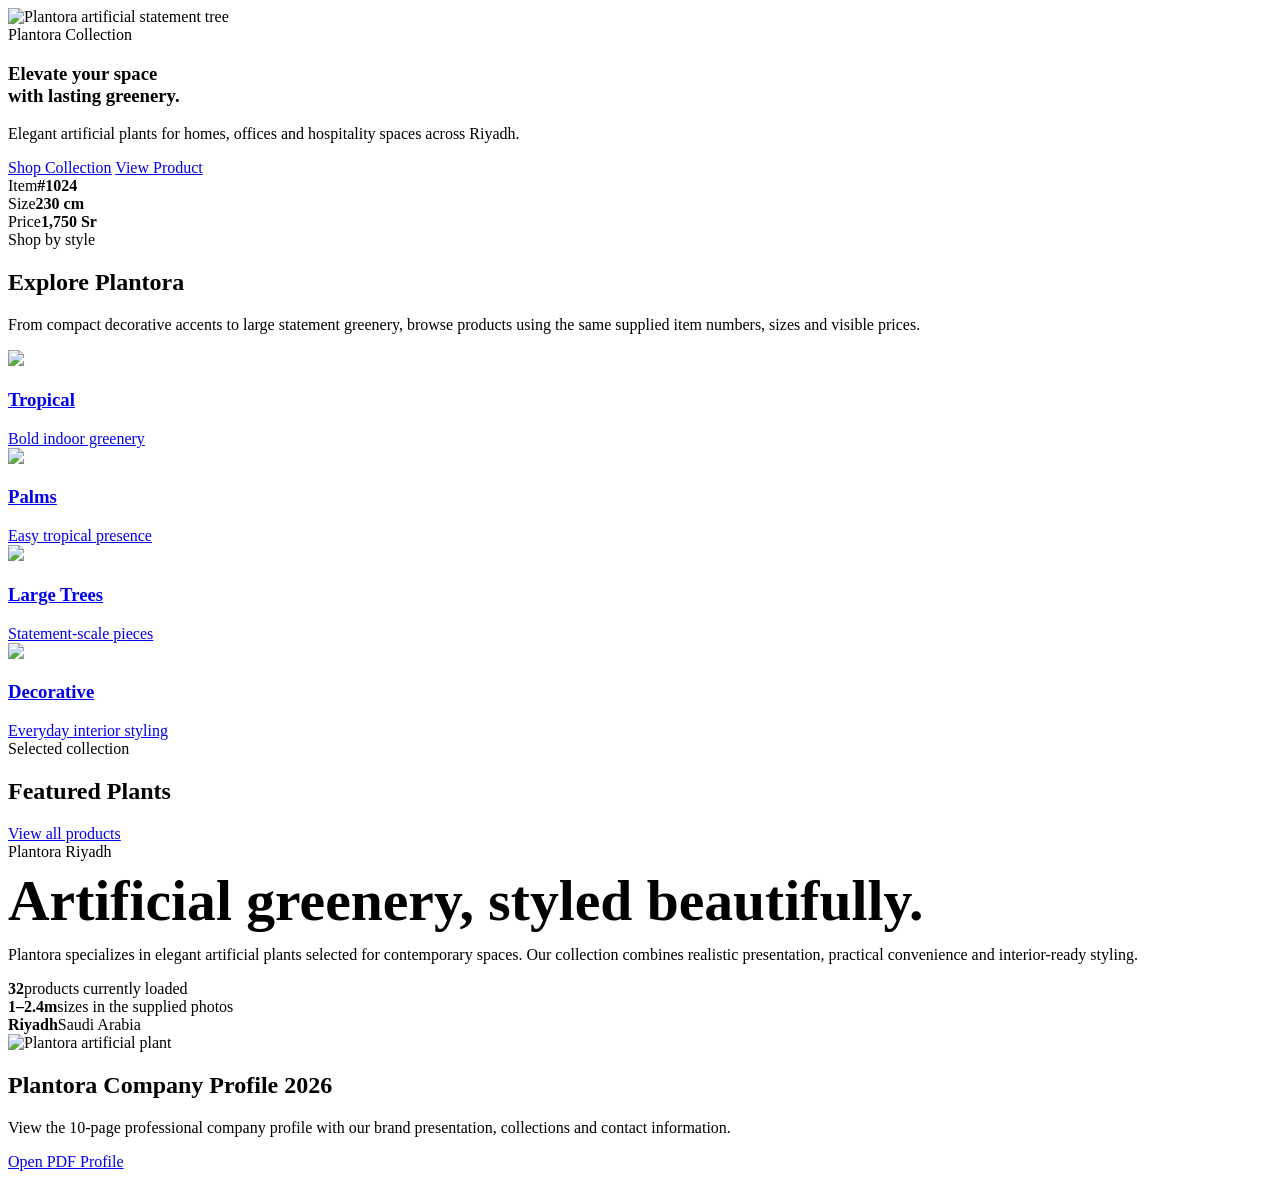
==== index.html @ 17c2a388 "Add files via upload" ====
<!doctype html><html lang="en"><head><meta charset="utf-8"><meta name="viewport" content="width=device-width,initial-scale=1"><title>Plantora | Artificial Plants Riyadh</title><meta name="description" content="Plantora artificial plants and interior green decor in Riyadh, Saudi Arabia."><link rel="stylesheet" href="assets/css/style.css"></head><body><div data-header></div><main><section class="hero-slider single-hero" id="heroSlider" aria-label="Plantora featured collection">
  <div class="hero-track" id="heroTrack">
    <article class="hero-slide active" aria-hidden="false">
      <img class="awtar-hero-image" src="assets/images/product-1024l.jpg" alt="Plantora artificial statement tree" loading="eager" decoding="async" fetchpriority="high">
      <div class="awtar-hero-shade"></div>
      <div class="container awtar-hero-content">
        <div class="awtar-hero-copy">
          <div class="awtar-hero-kicker awtar-in">Plantora Collection</div>
          <h1 class="awtar-in">Elevate your space<br><span>with lasting greenery.</span></h1>
          <p class="awtar-in">Elegant artificial plants for homes, offices and hospitality spaces across Riyadh.</p>
          <div class="awtar-hero-actions awtar-in">
            <a class="btn primary" href="shop.html">Shop Collection</a>
            <a class="btn ghost" href="product.html?id=1024L">View Product</a>
          </div>
        </div>
      </div>
      <div class="awtar-hero-sidecard" aria-label="Featured product information">
        <div><span>Item</span><strong>#1024</strong></div>
        <div><span>Size</span><strong>230 cm</strong></div>
        <div><span>Price</span><strong>1,750 Sr</strong></div>
      </div>
    </article>
  </div>
</section><section class="section"><div class="container"><div class="section-head"><div><div class="eyebrow">Shop by style</div><h2>Explore Plantora</h2></div><p>From compact decorative accents to large statement greenery, browse products using the same supplied item numbers, sizes and visible prices.</p></div><div class="category-grid"><a class="category-card" href="shop.html?category=Tropical%20Plants"><img src="assets/images/product-1046.jpg"><div class="label"><h3>Tropical</h3><span>Bold indoor greenery</span></div></a><a class="category-card" href="shop.html?category=Palms"><img src="assets/images/product-1015.jpg"><div class="label"><h3>Palms</h3><span>Easy tropical presence</span></div></a><a class="category-card" href="shop.html?category=Large%20Trees"><img src="assets/images/product-1024l.jpg"><div class="label"><h3>Large Trees</h3><span>Statement-scale pieces</span></div></a><a class="category-card" href="shop.html?category=Decorative%20Plants"><img src="assets/images/product-1045.jpg"><div class="label"><h3>Decorative</h3><span>Everyday interior styling</span></div></a></div></div></section><section class="section alt"><div class="container"><div class="section-head"><div><div class="eyebrow">Selected collection</div><h2>Featured Plants</h2></div><a class="btn secondary" href="shop.html">View all products</a></div><div class="product-grid" id="featuredProducts"></div></div></section><section class="section"><div class="container"><div class="slider" id="slider"></div></div></section><section class="section alt"><div class="container split"><div><div class="eyebrow">Plantora Riyadh</div><h2 class="serif" style="font-size:3.6rem;color:var(--green);line-height:1;margin:.2em 0">Artificial greenery, styled beautifully.</h2><p>Plantora specializes in elegant artificial plants selected for contemporary spaces. Our collection combines realistic presentation, practical convenience and interior-ready styling.</p><div class="stats"><div class="stat"><strong>32</strong>products currently loaded</div><div class="stat"><strong>1–2.4m</strong>sizes in the supplied photos</div><div class="stat"><strong>Riyadh</strong>Saudi Arabia</div></div></div><img src="assets/images/product-1038.jpg" alt="Plantora artificial plant"></div></section><section class="section"><div class="container"><div class="profile-banner"><div><h2 class="serif">Plantora Company Profile 2026</h2><p>View the 10-page professional company profile with our brand presentation, collections and contact information.</p></div><a class="btn brown" href="profile/Plantora_Company_Profile_2026.pdf" target="_blank">Open PDF Profile</a></div></div></section></main><div data-footer></div><script src="assets/js/products.js"></script><script src="assets/js/app.js"></script><script src="assets/js/home.js"></script></body></html>
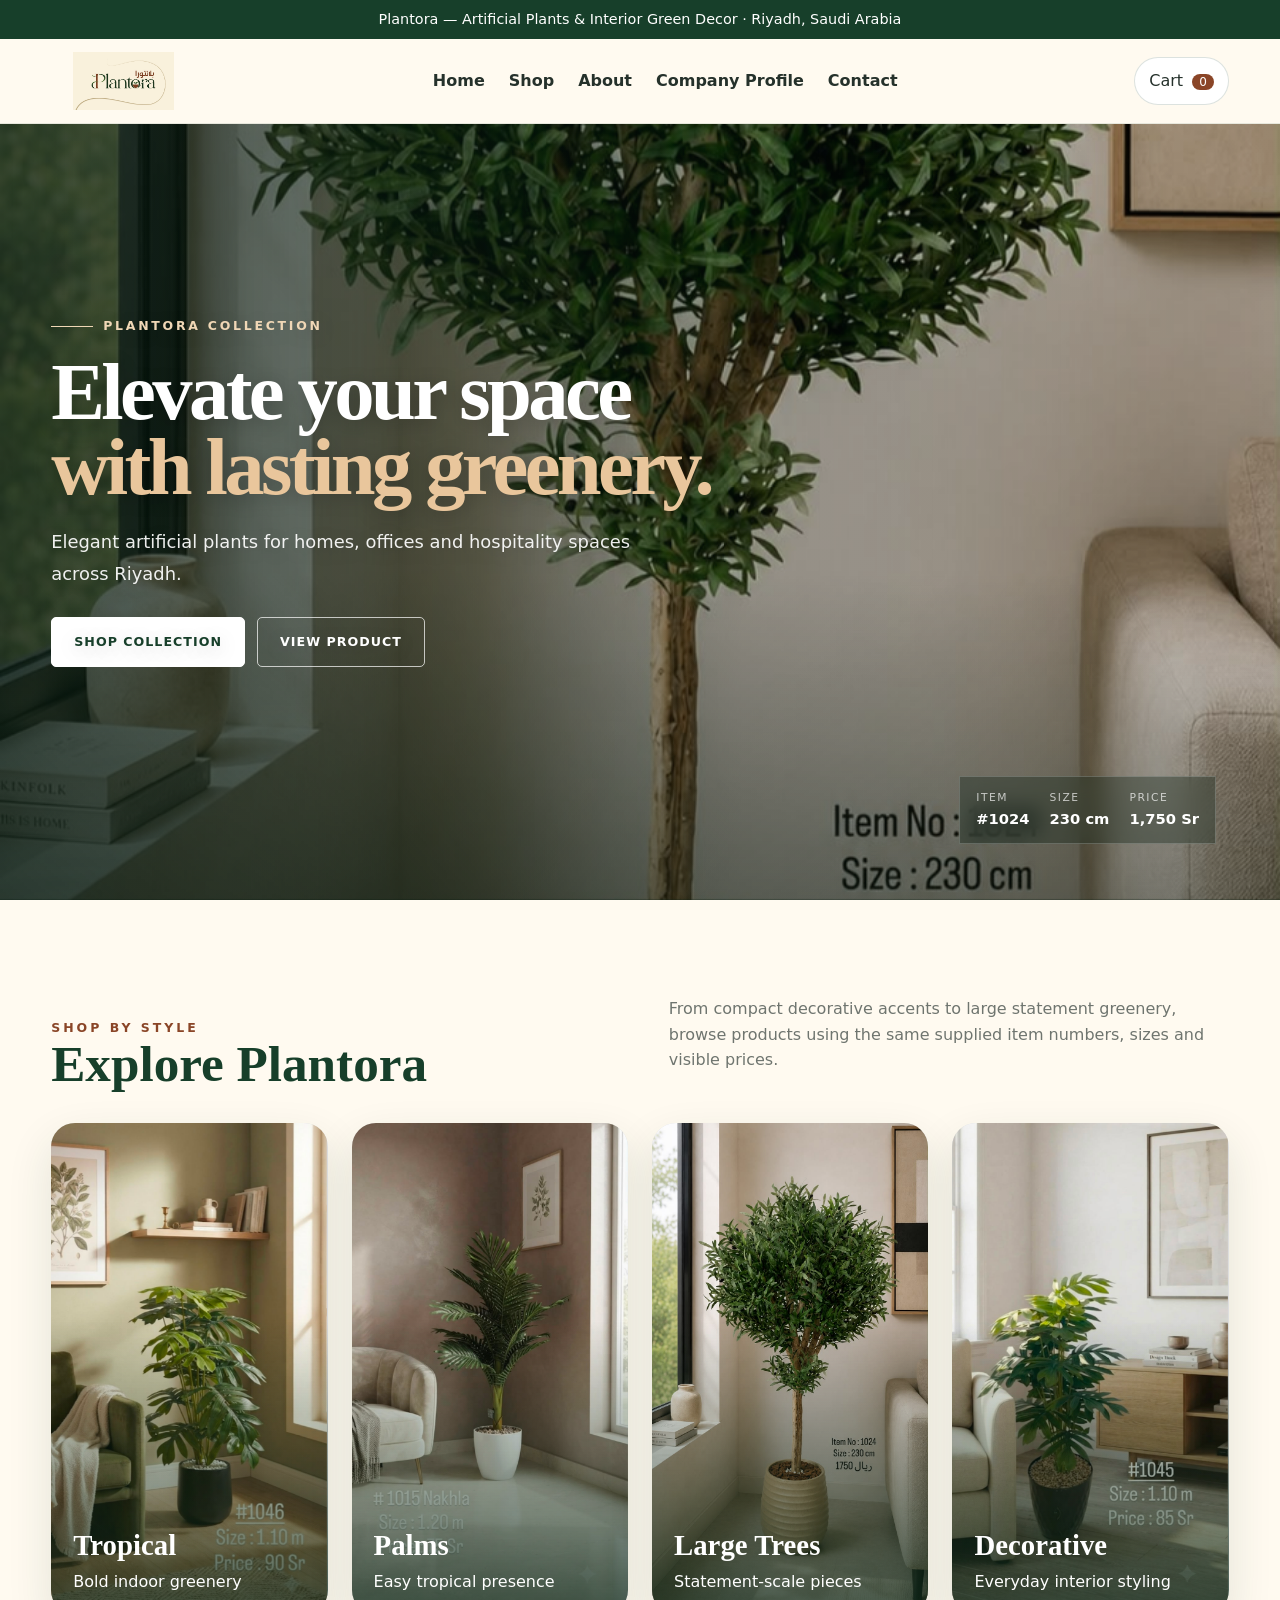
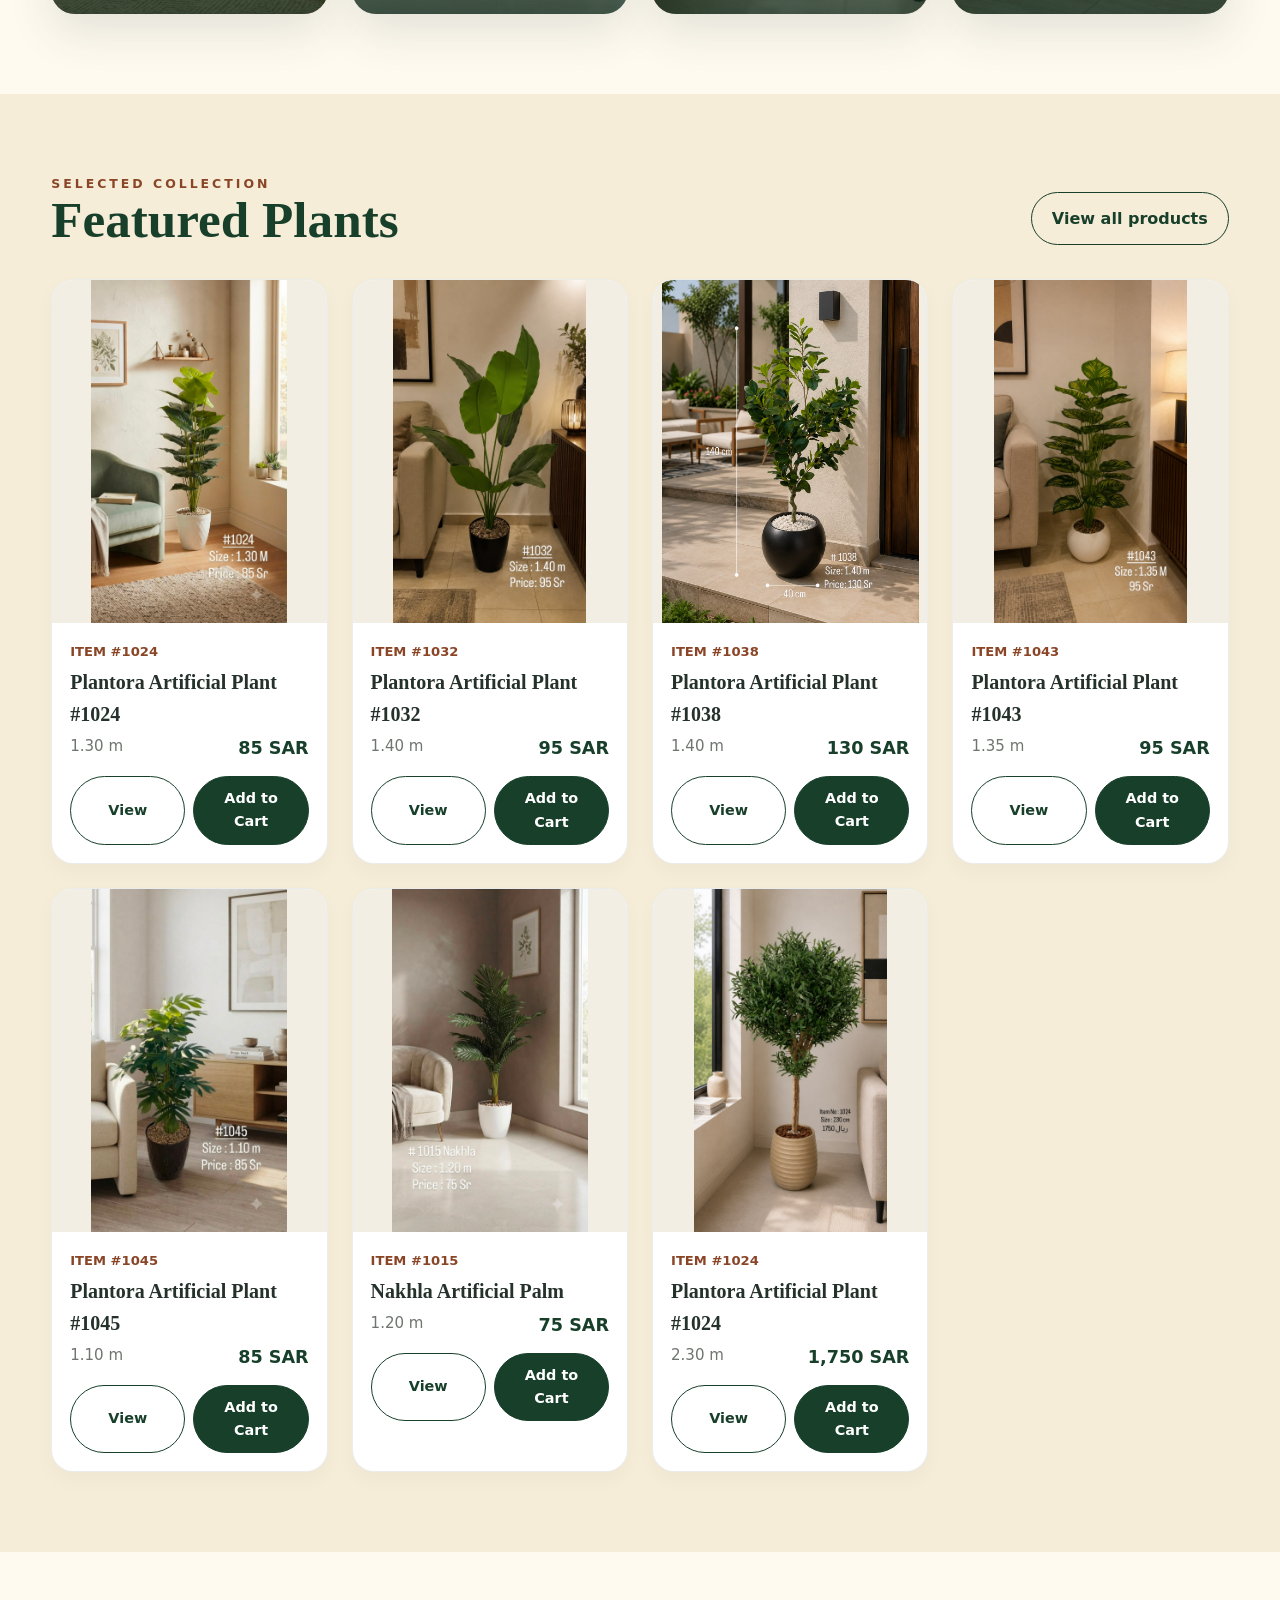
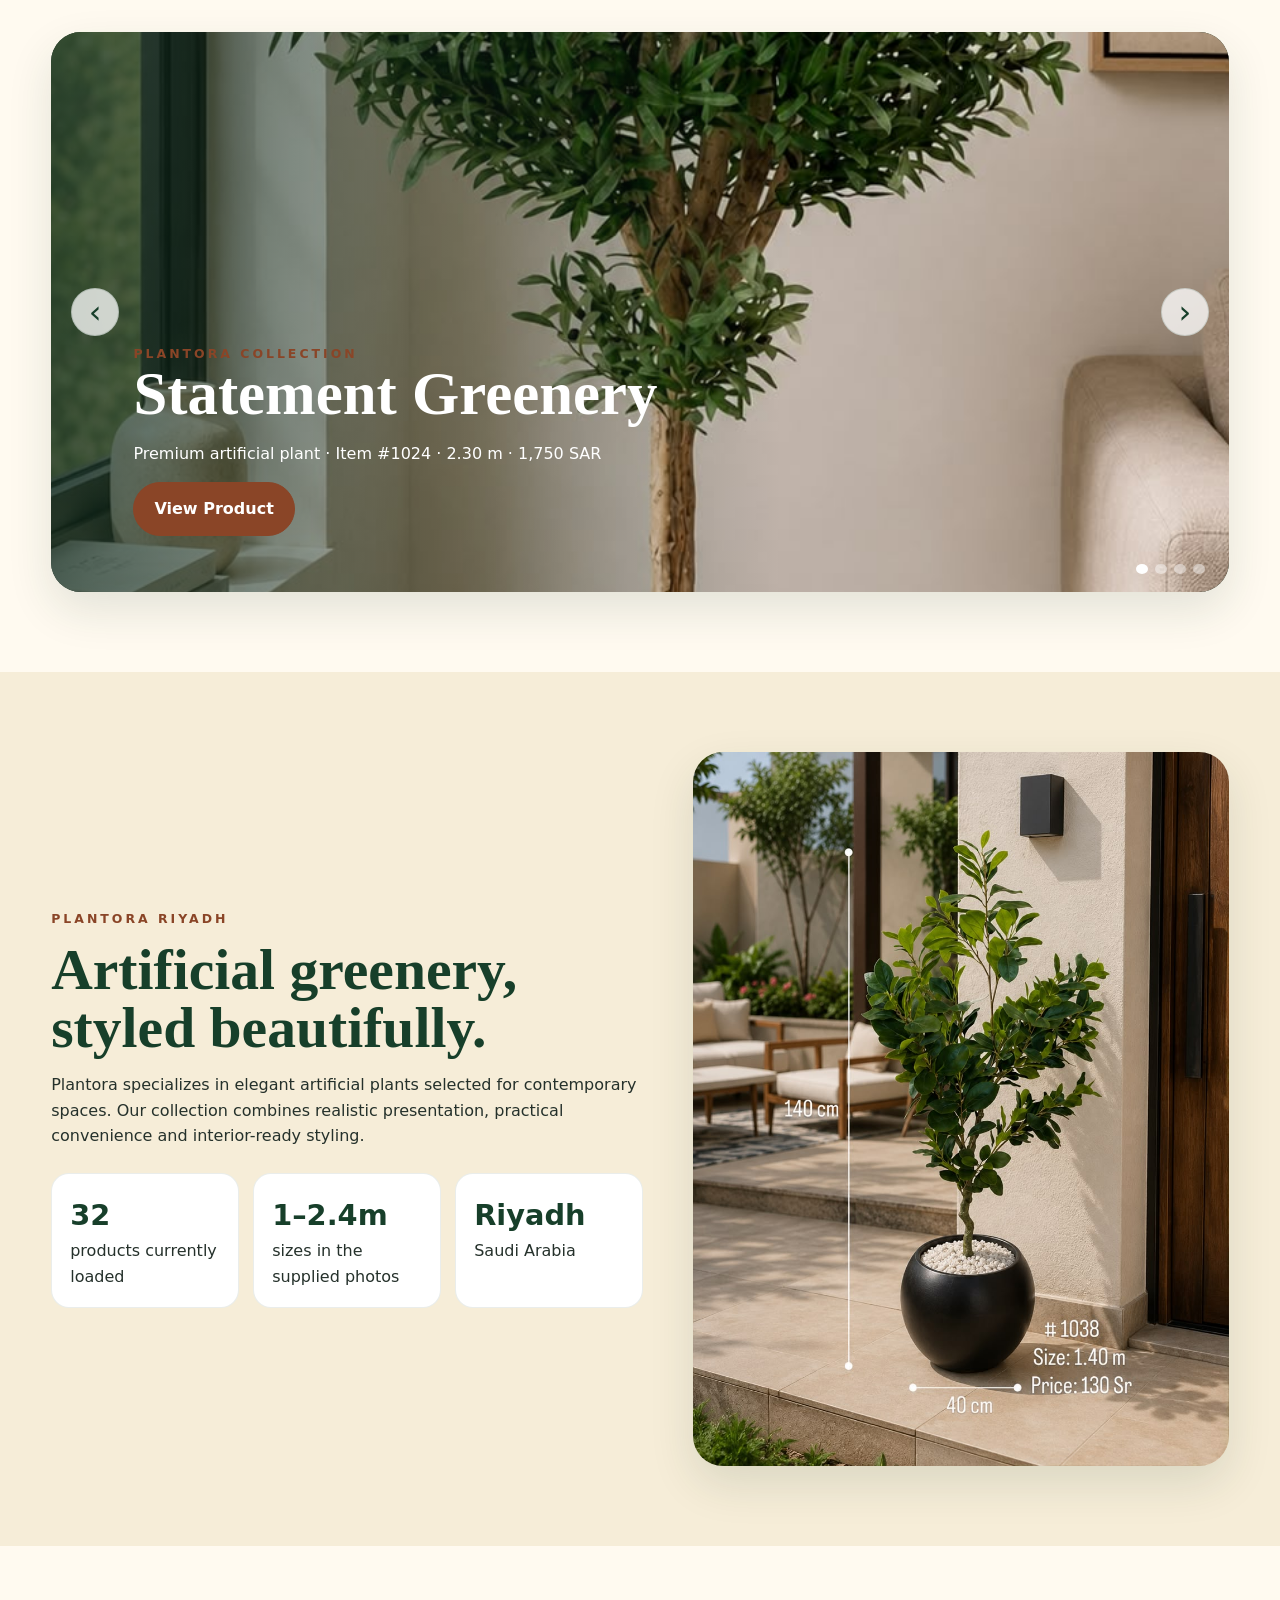
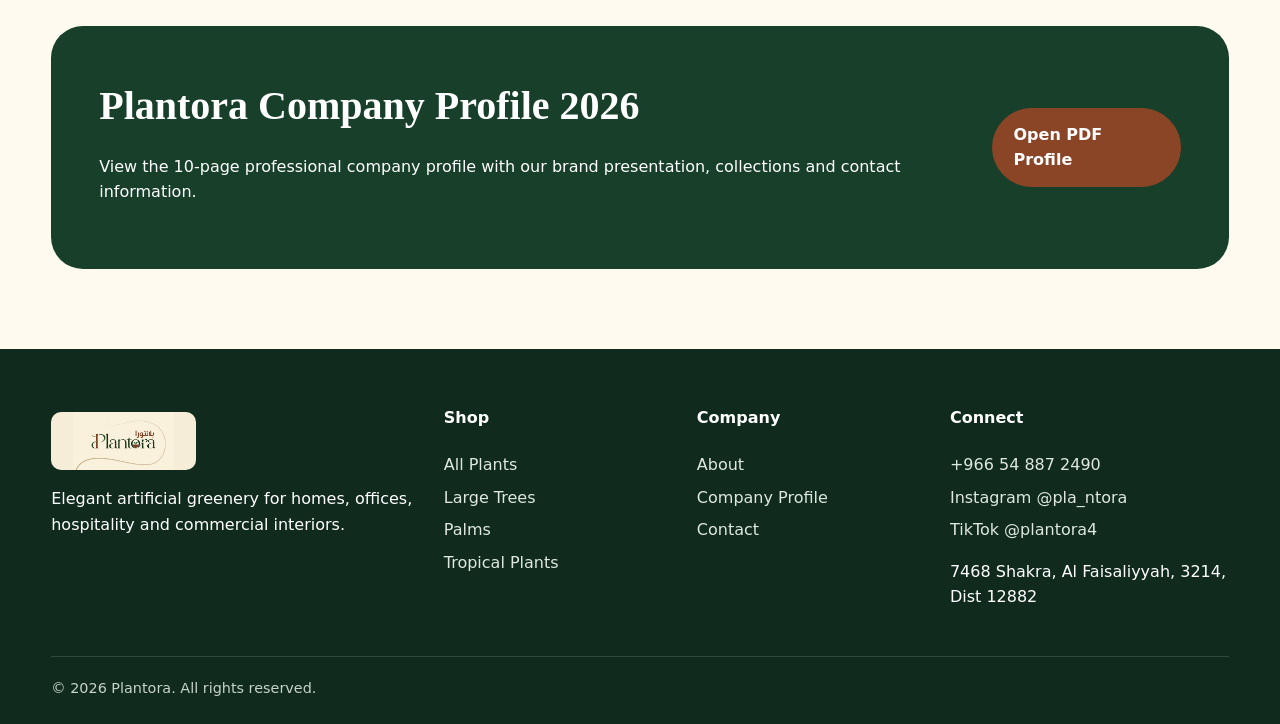
==== commit 15b8f216: "Add files via upload" ====
--- a/index.html
+++ b/index.html
@@ -1,4 +1,214 @@
-<!doctype html><html lang="en"><head><meta charset="utf-8"><meta name="viewport" content="width=device-width,initial-scale=1"><title>Plantora | Artificial Plants Riyadh</title><meta name="description" content="Plantora artificial plants and interior green decor in Riyadh, Saudi Arabia."><link rel="stylesheet" href="assets/css/style.css"></head><body><div data-header></div><main><section class="hero-slider single-hero" id="heroSlider" aria-label="Plantora featured collection">
+<!doctype html><html lang="en"><head><meta charset="utf-8"><meta name="viewport" content="width=device-width,initial-scale=1"><title>Plantora | Artificial Plants Riyadh</title><meta name="description" content="Plantora artificial plants and interior green decor in Riyadh, Saudi Arabia."><style id="plantora-inline-css">
+:root{--cream:#f6edd8;--cream2:#fffaf0;--green:#173f2a;--green2:#365f43;--brown:#8a4527;--gold:#b8a06f;--ink:#25312b;--muted:#6f756f;--white:#fff;--shadow:0 18px 45px rgba(26,58,40,.12);--radius:24px}
+*{box-sizing:border-box}html{scroll-behavior:smooth}body{margin:0;font-family:Inter,system-ui,-apple-system,Segoe UI,Arial,sans-serif;color:var(--ink);background:var(--cream2);line-height:1.6}a{color:inherit;text-decoration:none}img{max-width:100%;display:block}button,input,select,textarea{font:inherit}.serif,h1,h2,h3,.brand{font-family:Georgia,'Times New Roman',serif}.container{width:min(1200px,92%);margin:auto}.topbar{background:var(--green);color:#fff;text-align:center;padding:8px 12px;font-size:.9rem}.site-header{position:sticky;top:0;z-index:50;background:rgba(255,250,240,.95);backdrop-filter:blur(12px);border-bottom:1px solid rgba(23,63,42,.1)}.nav{height:84px;display:flex;align-items:center;justify-content:space-between;gap:24px}.logo{display:flex;align-items:center;gap:12px}.logo img{width:145px;height:58px;object-fit:contain}.nav-links{display:flex;gap:24px;align-items:center;font-weight:600}.nav-links a:hover{color:var(--brown)}.nav-actions{display:flex;align-items:center;gap:10px}.icon-btn{border:1px solid rgba(23,63,42,.15);background:#fff;border-radius:999px;padding:10px 14px;cursor:pointer}.badge{background:var(--brown);color:#fff;border-radius:999px;padding:1px 7px;font-size:.75rem;margin-left:4px}.menu-btn{display:none}.hero{min-height:72vh;background:linear-gradient(100deg,rgba(246,237,216,.96) 0%,rgba(246,237,216,.74) 44%,rgba(246,237,216,.14) 72%),var(--hero) center/cover no-repeat;display:flex;align-items:center;position:relative;overflow:hidden}.hero:after{content:'';position:absolute;inset:auto -10% -32% 28%;height:70%;border:2px solid rgba(184,160,111,.5);border-radius:50%}.hero-copy{max-width:640px;position:relative;z-index:2;padding:70px 0}.eyebrow{letter-spacing:.24em;text-transform:uppercase;color:var(--brown);font-weight:700;font-size:.78rem}.hero h1{font-size:clamp(3rem,7vw,6rem);line-height:.92;color:var(--green);margin:12px 0 22px}.hero h1 span{color:var(--brown)}.hero p{font-size:1.16rem;max-width:600px}.btn{display:inline-flex;align-items:center;justify-content:center;gap:8px;padding:13px 20px;border-radius:999px;border:1px solid var(--green);background:var(--green);color:#fff;font-weight:700;cursor:pointer;transition:.2s}.btn:hover{transform:translateY(-1px);box-shadow:0 8px 25px rgba(23,63,42,.16)}.btn.secondary{background:transparent;color:var(--green)}.btn.brown{background:var(--brown);border-color:var(--brown)}.hero-actions{display:flex;gap:12px;flex-wrap:wrap}.section{padding:80px 0}.section.alt{background:var(--cream)}.section-head{display:flex;align-items:end;justify-content:space-between;gap:30px;margin-bottom:34px}.section-head h2{font-size:clamp(2.2rem,4vw,4rem);line-height:1;color:var(--green);margin:0}.section-head p{max-width:560px;color:var(--muted)}.category-grid,.product-grid,.feature-grid{display:grid;gap:24px}.category-grid{grid-template-columns:repeat(4,1fr)}.category-card{position:relative;min-height:340px;border-radius:var(--radius);overflow:hidden;background:#ddd;box-shadow:var(--shadow)}.category-card img{width:100%;height:100%;object-fit:cover}.category-card:after{content:'';position:absolute;inset:0;background:linear-gradient(transparent 40%,rgba(16,44,29,.76))}.category-card .label{position:absolute;left:22px;bottom:20px;color:white;z-index:2}.category-card h3{font-size:1.8rem;margin:0}.product-grid{grid-template-columns:repeat(4,1fr)}.product-card{background:#fff;border:1px solid rgba(23,63,42,.09);border-radius:22px;overflow:hidden;transition:.25s;box-shadow:0 8px 20px rgba(0,0,0,.03)}.product-card:hover{transform:translateY(-5px);box-shadow:var(--shadow)}.product-image{aspect-ratio:4/5;background:#f3eee4;display:flex;align-items:center;justify-content:center;overflow:hidden}.product-image img{width:100%;height:100%;object-fit:contain}.product-info{padding:18px}.product-kicker{font-size:.82rem;color:var(--brown);font-weight:700}.product-info h3{font-size:1.25rem;margin:4px 0}.product-meta{display:flex;justify-content:space-between;gap:10px;color:var(--muted);font-size:.94rem}.price{font-weight:800;color:var(--green);font-size:1.1rem}.product-actions{display:flex;gap:8px;margin-top:14px}.product-actions .btn{flex:1;padding:10px 12px;font-size:.9rem}.split{display:grid;grid-template-columns:1.05fr .95fr;gap:50px;align-items:center}.split img{border-radius:30px;box-shadow:var(--shadow)}.stats{display:grid;grid-template-columns:repeat(3,1fr);gap:14px;margin-top:24px}.stat{background:#fff;padding:18px;border-radius:18px;border:1px solid rgba(23,63,42,.09)}.stat strong{display:block;font-size:1.8rem;color:var(--green)}.profile-banner{background:var(--green);color:#fff;border-radius:32px;padding:48px;display:flex;align-items:center;justify-content:space-between;gap:30px}.profile-banner h2{color:#fff;margin:0 0 8px;font-size:2.5rem}.footer{background:#102b1d;color:#fff;padding:56px 0 24px}.footer-grid{display:grid;grid-template-columns:1.3fr .8fr .8fr 1fr;gap:30px}.footer h4{margin-top:0}.footer a{display:block;color:#dfe8df;margin:7px 0}.footer .logo img{filter:none;background:#f6edd8;border-radius:10px}.copyright{border-top:1px solid rgba(255,255,255,.14);margin-top:30px;padding-top:20px;font-size:.9rem;color:#c6d3c8}.page-hero{padding:64px 0;background:var(--cream)}.page-hero h1{font-size:clamp(2.7rem,5vw,5rem);color:var(--green);margin:0 0 12px}.toolbar{display:flex;gap:12px;justify-content:space-between;flex-wrap:wrap;margin-bottom:28px}.search-wrap{display:flex;gap:10px;flex:1;min-width:260px}.input,.select{width:100%;padding:12px 14px;border:1px solid #d7d8d0;border-radius:14px;background:#fff}.shop-layout{display:grid;grid-template-columns:230px 1fr;gap:30px}.filters{background:#fff;border:1px solid #e1e1da;border-radius:18px;padding:20px;height:max-content;position:sticky;top:105px}.filters label{display:block;margin:10px 0}.cart-layout{display:grid;grid-template-columns:1fr 360px;gap:30px}.cart-item{display:grid;grid-template-columns:110px 1fr auto;gap:18px;align-items:center;padding:16px 0;border-bottom:1px solid #e6e1d7}.cart-item img{width:100px;height:120px;object-fit:contain;background:#f5efe4;border-radius:14px}.qty{display:inline-flex;border:1px solid #ddd;border-radius:999px;overflow:hidden}.qty button{border:0;background:#fff;padding:6px 11px;cursor:pointer}.qty span{padding:6px 10px}.summary-card{background:#fff;border:1px solid #e6e1d7;border-radius:20px;padding:22px;height:max-content;position:sticky;top:110px}.summary-row{display:flex;justify-content:space-between;margin:10px 0}.summary-row.total{font-weight:800;font-size:1.2rem;border-top:1px solid #ddd;padding-top:14px}.checkout-grid{display:grid;grid-template-columns:1.2fr .8fr;gap:30px}.form-card{background:#fff;border:1px solid #e6e1d7;border-radius:20px;padding:24px}.form-grid{display:grid;grid-template-columns:1fr 1fr;gap:14px}.form-group{margin-bottom:14px}.form-group label{display:block;font-weight:700;margin-bottom:6px}.form-group.full{grid-column:1/-1}.product-detail{display:grid;grid-template-columns:1fr 1fr;gap:44px;align-items:start}.detail-image{background:#f4efe5;border-radius:30px;padding:20px}.detail-image img{width:100%;height:70vh;object-fit:contain}.detail-content h1{font-size:3rem;color:var(--green);margin-bottom:6px}.detail-price{font-size:1.8rem;font-weight:800;color:var(--brown)}.chips{display:flex;gap:8px;flex-wrap:wrap;margin:14px 0}.chip{background:var(--cream);padding:7px 12px;border-radius:999px;font-size:.88rem}.notice{background:#fff4d8;border:1px solid #ecd69c;padding:14px;border-radius:14px}.contact-cards{display:grid;grid-template-columns:repeat(4,1fr);gap:18px}.contact-card{background:#fff;border:1px solid #e4dfd4;border-radius:18px;padding:20px}.social-links{display:flex;gap:12px;flex-wrap:wrap}.social-link{display:inline-flex;align-items:center;gap:8px;padding:12px 16px;background:#fff;border:1px solid #ddd;border-radius:999px}.pdf-frame{width:100%;height:78vh;border:1px solid #ddd;border-radius:18px;background:#fff}.toast{position:fixed;right:20px;bottom:20px;background:var(--green);color:#fff;padding:14px 18px;border-radius:12px;opacity:0;transform:translateY(15px);pointer-events:none;transition:.25s;z-index:100}.toast.show{opacity:1;transform:none}.empty{padding:50px;text-align:center;background:#fff;border-radius:20px;border:1px solid #eee}.slider{position:relative;overflow:hidden;border-radius:30px;box-shadow:var(--shadow);height:560px}.slide{position:absolute;inset:0;opacity:0;transition:opacity .8s ease}.slide.active{opacity:1}.slide img{width:100%;height:100%;object-fit:cover}.slide-overlay{position:absolute;inset:0;background:linear-gradient(90deg,rgba(16,43,29,.75),transparent 62%)}.slide-copy{position:absolute;left:7%;bottom:10%;z-index:2;color:#fff;max-width:540px}.slide-copy h2{font-size:3.8rem;line-height:1;margin:0 0 12px;color:#fff}.slider-dots{position:absolute;bottom:18px;right:24px;display:flex;gap:7px;z-index:3}.slider-dot{width:10px;height:10px;border-radius:50%;background:rgba(255,255,255,.45);border:0;cursor:pointer}.slider-dot.active{background:#fff}
+@media(max-width:980px){.nav-links{display:none;position:absolute;top:84px;left:0;right:0;background:var(--cream2);padding:20px;flex-direction:column;border-bottom:1px solid #ddd}.nav-links.open{display:flex}.menu-btn{display:inline-flex}.category-grid,.product-grid{grid-template-columns:repeat(2,1fr)}.split,.cart-layout,.checkout-grid,.product-detail,.shop-layout{grid-template-columns:1fr}.filters,.summary-card{position:static}.footer-grid{grid-template-columns:1fr 1fr}.contact-cards{grid-template-columns:1fr 1fr}}
+@media(max-width:620px){.nav{height:72px}.logo img{width:118px;height:48px}.nav-links{top:72px}.hero{min-height:66vh}.section{padding:56px 0}.category-grid,.product-grid,.contact-cards,.footer-grid,.form-grid{grid-template-columns:1fr}.section-head{align-items:start;flex-direction:column}.profile-banner{padding:28px;flex-direction:column;align-items:start}.slider{height:480px}.slide-copy h2{font-size:2.5rem}.product-detail .detail-image img{height:52vh}.detail-content h1{font-size:2.3rem}.cart-item{grid-template-columns:80px 1fr}.cart-item>div:last-child{grid-column:2}.stats{grid-template-columns:1fr}}
+
+/* ===== Animated home hero slider ===== */
+.hero-slider{height:min(780px,82vh);min-height:610px;position:relative;overflow:hidden;background:linear-gradient(135deg,var(--cream2),var(--cream));isolation:isolate}
+.hero-track,.hero-slide{position:absolute;inset:0}
+.hero-slide{opacity:0;visibility:hidden;transform:translateX(7%);transition:opacity .8s ease,transform .9s cubic-bezier(.22,.75,.2,1),visibility .8s;pointer-events:none}
+.hero-slide.active{opacity:1;visibility:visible;transform:translateX(0);pointer-events:auto;z-index:2}
+.hero-slide.leaving-left{opacity:0;visibility:visible;transform:translateX(-7%);z-index:1}.hero-slide.leaving-right{opacity:0;visibility:visible;transform:translateX(7%);z-index:1}
+.hero-slide.entering-right{transform:translateX(7%)}.hero-slide.entering-left{transform:translateX(-7%)}
+.hero-slide-inner{height:100%;display:grid;grid-template-columns:.92fr 1.08fr;align-items:center;gap:3vw;position:relative;z-index:2}
+.hero-bg-shape{position:absolute;width:72vw;height:72vw;right:-21vw;top:-31vw;border:2px solid rgba(184,160,111,.45);border-radius:50%;z-index:0}.hero-bg-shape:after{content:'';position:absolute;inset:6%;border:1px solid rgba(184,160,111,.25);border-radius:50%}
+.hero-copy-block{padding:55px 0 72px;position:relative;z-index:3}.hero-copy-block h1{font-size:clamp(3.3rem,6.4vw,6.6rem);line-height:.91;color:var(--green);margin:12px 0 24px;letter-spacing:-.045em}.hero-copy-block h1 span{color:var(--brown)}.hero-copy-block p{font-size:1.12rem;max-width:600px;color:#4e5a53}.hero-meta{display:flex;flex-wrap:wrap;gap:10px;margin-top:24px}.hero-meta span{border:1px solid rgba(23,63,42,.14);background:rgba(255,255,255,.62);backdrop-filter:blur(8px);border-radius:999px;padding:7px 12px;font-size:.85rem;color:var(--green);font-weight:700}
+.hero-photo-wrap{height:88%;display:flex;align-items:center;justify-content:center;position:relative}.hero-photo-wrap img{width:100%;height:100%;object-fit:contain;object-position:center;position:relative;z-index:2;filter:drop-shadow(0 28px 28px rgba(23,63,42,.16));animation:plantFloat 5.5s ease-in-out infinite}.hero-photo-halo{position:absolute;width:78%;aspect-ratio:1;border-radius:50%;background:radial-gradient(circle,rgba(255,255,255,.95),rgba(246,237,216,.22) 68%,transparent 70%);filter:blur(1px)}
+.hero-slide.active .hero-animate{animation:heroTextIn .75s both}.hero-slide.active .hero-animate:nth-child(2){animation-delay:.08s}.hero-slide.active .hero-animate:nth-child(3){animation-delay:.16s}.hero-slide.active .hero-animate:nth-child(4){animation-delay:.24s}.hero-slide.active .hero-animate:nth-child(5){animation-delay:.32s}
+.hero-arrow,.slider-arrow{position:absolute;z-index:8;border:1px solid rgba(23,63,42,.15);background:rgba(255,255,255,.76);backdrop-filter:blur(10px);color:var(--green);width:48px;height:48px;border-radius:50%;font-size:2rem;line-height:1;display:grid;place-items:center;cursor:pointer;transition:.25s}.hero-arrow:hover,.slider-arrow:hover{background:var(--green);color:#fff;transform:scale(1.05)}.hero-prev{left:22px;top:50%}.hero-next{right:22px;top:50%}
+.hero-dots{position:absolute;left:50%;bottom:30px;transform:translateX(-50%);z-index:9;display:flex;gap:8px}.hero-dot{border:0;background:transparent;padding:6px;cursor:pointer;color:rgba(23,63,42,.45);font-weight:800;font-size:.72rem}.hero-dot:after{content:'';display:block;width:32px;height:3px;margin-top:3px;background:rgba(23,63,42,.18);transition:.3s}.hero-dot.active{color:var(--brown)}.hero-dot.active:after{background:var(--brown);width:54px}
+.hero-progress{position:absolute;left:0;bottom:0;width:100%;height:3px;background:rgba(23,63,42,.08);z-index:10}.hero-progress span{display:block;height:100%;width:0;background:var(--brown)}
+@keyframes heroProgress{from{width:0}to{width:100%}}@keyframes heroTextIn{from{opacity:0;transform:translateY(28px)}to{opacity:1;transform:none}}@keyframes plantFloat{0%,100%{transform:translateY(0) scale(1)}50%{transform:translateY(-10px) scale(1.006)}}
+
+/* ===== Moving collection slider ===== */
+.slider{position:relative;overflow:hidden;border-radius:30px;box-shadow:var(--shadow);height:560px;background:#172f22}.collection-track{height:100%;display:flex;transition:transform .8s cubic-bezier(.22,.75,.2,1);will-change:transform}.collection-track .slide{position:relative;inset:auto;opacity:1;min-width:100%;height:100%;transition:none;overflow:hidden}.collection-track .slide img{width:100%;height:100%;object-fit:cover;transform:scale(1.04);transition:transform 6s ease}.slider:hover .slide img{transform:scale(1.08)}.slider-prev{left:20px;top:50%;transform:translateY(-50%)}.slider-next{right:20px;top:50%;transform:translateY(-50%)}.slider-prev:hover,.slider-next:hover{transform:translateY(-50%) scale(1.05)}
+
+/* ===== Scroll reveal ===== */
+.reveal{opacity:0;transform:translateY(26px);transition:opacity .7s ease var(--delay,0ms),transform .8s cubic-bezier(.22,.75,.2,1) var(--delay,0ms)}.reveal.revealed{opacity:1;transform:none}.category-card.revealed img{animation:gentleZoom 7s ease-out both}@keyframes gentleZoom{from{transform:scale(1.06)}to{transform:scale(1)}}
+@media(prefers-reduced-motion:reduce){*,*:before,*:after{scroll-behavior:auto!important;animation-duration:.001ms!important;animation-iteration-count:1!important;transition-duration:.001ms!important}.reveal{opacity:1;transform:none}}
+
+@media(max-width:900px){.hero-slider{height:auto;min-height:720px}.hero-slide-inner{grid-template-columns:1fr 1fr;gap:8px}.hero-copy-block h1{font-size:clamp(2.8rem,8vw,4.8rem)}.hero-photo-wrap{height:72%}.hero-prev{left:10px}.hero-next{right:10px}}
+@media(max-width:620px){.hero-slider{min-height:760px;height:78vh}.hero-slide-inner{grid-template-columns:1fr;grid-template-rows:auto 46%;padding-top:20px}.hero-copy-block{padding:54px 4px 0}.hero-copy-block h1{font-size:clamp(2.65rem,13vw,4rem)}.hero-copy-block p{font-size:1rem}.hero-photo-wrap{height:100%;margin-top:-12px}.hero-arrow{width:40px;height:40px;font-size:1.6rem;top:62%}.hero-dots{bottom:16px}.hero-meta{display:none}.slider{height:500px}.slide-copy{left:9%;right:8%;bottom:12%}.slide-copy h2{font-size:2.35rem}.slider-arrow{width:40px;height:40px}}
+
+/* ===== v3 Full-screen cinematic hero slider ===== */
+.hero-slider{width:100%;max-width:none;min-height:560px;height:calc(100vh - 120px);position:relative;overflow:hidden;background:#0e2217;isolation:isolate}
+.hero-track,.hero-slide{position:absolute;inset:0;width:100%;height:100%}
+.hero-slide{opacity:0;visibility:hidden;transition:opacity .8s ease,visibility .8s;pointer-events:none;overflow:hidden;background:#102b1d}
+.hero-slide.active{opacity:1;visibility:visible;pointer-events:auto;z-index:2}.hero-slide.leaving{opacity:0;visibility:visible;z-index:1}
+.hero-cinematic-bg{position:absolute;inset:-5%;width:110%;height:110%;object-fit:cover;filter:blur(28px) saturate(.9) brightness(.7);transform:scale(1.12);opacity:.76;z-index:0}
+.hero-cinematic-image{position:absolute;inset:0;width:100%;height:100%;object-fit:cover;object-position:center 52%;z-index:1;transform-origin:center center}
+.hero-slide.active .hero-cinematic-image{animation:cinematicKenBurns 2s linear both}.hero-slide.active .hero-cinematic-bg{animation:cinematicBg 2s linear both}
+.hero-cinematic-overlay{position:absolute;inset:0;z-index:2;background:linear-gradient(90deg,rgba(8,27,17,.78) 0%,rgba(8,27,17,.54) 35%,rgba(8,27,17,.16) 66%,rgba(8,27,17,.08) 100%),linear-gradient(0deg,rgba(8,27,17,.34),transparent 38%)}
+.hero-cinematic-content{height:100%;position:relative;z-index:3;display:flex;align-items:center}.hero-cinematic-copy{max-width:720px;color:#fff;padding:46px 0 72px;text-shadow:0 2px 16px rgba(0,0,0,.18)}
+.hero-cinematic-copy .eyebrow{color:#eddcb8}.hero-cinematic-copy h1{font-size:clamp(3.1rem,6.8vw,7rem);line-height:.88;margin:10px 0 22px;color:#fff;letter-spacing:-.045em}.hero-cinematic-copy h1 span{color:#f0c49f}.hero-cinematic-copy p{font-size:clamp(1rem,1.45vw,1.22rem);max-width:620px;color:rgba(255,255,255,.9)}
+.hero-cinematic-copy .btn{background:#fff;color:var(--green);border-color:#fff}.hero-cinematic-copy .hero-glass-btn{background:rgba(255,255,255,.08);color:#fff;border-color:rgba(255,255,255,.48);backdrop-filter:blur(8px)}.hero-cinematic-copy .hero-glass-btn:hover{background:rgba(255,255,255,.18)}
+.hero-cinematic-copy .hero-meta span{background:rgba(10,35,22,.34);color:#fff;border-color:rgba(255,255,255,.3)}
+.hero-slider .hero-arrow{background:rgba(12,37,24,.36);color:#fff;border-color:rgba(255,255,255,.34)}.hero-slider .hero-arrow:hover{background:#fff;color:var(--green)}.hero-slider .hero-dot{color:rgba(255,255,255,.7)}.hero-slider .hero-dot:after{background:rgba(255,255,255,.3)}.hero-slider .hero-dot.active{color:#fff}.hero-slider .hero-dot.active:after{background:#fff}.hero-slider .hero-progress{background:rgba(255,255,255,.16)}.hero-slider .hero-progress span{background:#e9c69c}
+@keyframes cinematicKenBurns{0%{transform:scale(1.02) translate3d(0,0,0)}100%{transform:scale(1.10) translate3d(-1.5%,-1%,0)}}
+@keyframes cinematicBg{0%{transform:scale(1.13) translate3d(0,0,0)}100%{transform:scale(1.20) translate3d(1.2%,.8%,0)}}
+@media(max-width:900px){.hero-slider{min-height:560px}.hero-cinematic-image{object-position:center center}.hero-cinematic-copy{max-width:620px;padding:36px 0 70px}.hero-cinematic-overlay{background:linear-gradient(90deg,rgba(8,27,17,.75),rgba(8,27,17,.25)),linear-gradient(0deg,rgba(8,27,17,.38),transparent 45%)}}
+@media(max-width:620px){.hero-slider{width:100%;min-height:520px}.hero-cinematic-copy{padding:28px 0 76px}.hero-cinematic-copy h1{font-size:clamp(2.6rem,13vw,4.3rem)}.hero-cinematic-copy p{max-width:88%;font-size:1rem}.hero-cinematic-image{object-position:58% center}.hero-arrow{top:58%}.hero-dots{bottom:14px}.hero-meta{display:none}}
+@media(prefers-reduced-motion:reduce){.hero-slide.active .hero-cinematic-image,.hero-slide.active .hero-cinematic-bg{animation:none!important}}
+
+/* ===== Plantora v4 — professional e-commerce hero ===== */
+.hero-slider{
+  width:100%;max-width:none;position:relative;overflow:hidden;isolation:isolate;
+  background:#102b1d;margin:0;padding:0;
+}
+.hero-track,.hero-slide{position:absolute;inset:0;width:100%;height:100%}
+.hero-slide{opacity:0;visibility:hidden;pointer-events:none;overflow:hidden;transition:opacity .65s ease,visibility .65s ease;background:#efe7d6}
+.hero-slide.active{opacity:1;visibility:visible;pointer-events:auto;z-index:2}
+.hero-slide.leaving{opacity:0;visibility:visible;z-index:1}
+.hero-cinematic-bg{
+  position:absolute;inset:-8%;width:116%;height:116%;object-fit:cover;object-position:center;
+  filter:blur(42px) saturate(.72) brightness(.72);opacity:.52;z-index:0;transform:scale(1.08)
+}
+.hero-commerce-overlay{
+  position:absolute;inset:0;z-index:1;
+  background:
+    linear-gradient(90deg,rgba(247,239,222,.985) 0%,rgba(247,239,222,.965) 38%,rgba(247,239,222,.76) 55%,rgba(247,239,222,.18) 78%,rgba(247,239,222,.08) 100%),
+    linear-gradient(180deg,rgba(255,255,255,.08),rgba(23,63,42,.05));
+}
+.hero-commerce-grid{
+  height:100%;position:relative;z-index:3;display:grid;grid-template-columns:minmax(0,1.02fr) minmax(420px,.98fr);
+  align-items:center;gap:clamp(28px,5vw,84px);padding-top:clamp(22px,4vh,52px);padding-bottom:clamp(54px,7vh,90px)
+}
+.hero-commerce-copy{max-width:690px;padding-left:clamp(0px,1vw,12px);align-self:center}
+.hero-tag{display:inline-flex;align-items:center;min-height:30px;padding:6px 12px;border-radius:999px;background:rgba(138,69,39,.09);border:1px solid rgba(138,69,39,.18);color:var(--brown);font-size:.72rem;letter-spacing:.18em;font-weight:800;margin-bottom:18px}
+.hero-commerce-copy .eyebrow{color:var(--green);opacity:.8;margin-bottom:10px}
+.hero-commerce-copy h1{font-size:clamp(3.1rem,6.3vw,7.2rem);line-height:.88;letter-spacing:-.05em;margin:0 0 24px;color:var(--green);max-width:760px}
+.hero-commerce-copy h1 span{color:var(--brown)}
+.hero-commerce-copy p{font-size:clamp(1rem,1.3vw,1.2rem);line-height:1.7;color:#4f5c55;max-width:610px;margin:0 0 28px}
+.hero-commerce-copy .hero-actions{display:flex;gap:12px;flex-wrap:wrap;margin-bottom:28px}
+.hero-commerce-copy .hero-primary{background:var(--green);border-color:var(--green);color:#fff;padding:14px 22px}
+.hero-commerce-copy .hero-secondary{background:rgba(255,255,255,.62);border-color:rgba(23,63,42,.28);color:var(--green);padding:14px 22px;backdrop-filter:blur(12px)}
+.hero-commerce-copy .hero-secondary:hover{background:#fff}
+.hero-meta{display:flex;flex-wrap:wrap;gap:10px}
+.hero-meta span{display:inline-flex;gap:6px;align-items:center;border:1px solid rgba(23,63,42,.13);background:rgba(255,255,255,.7);border-radius:999px;padding:8px 12px;color:#425148;font-size:.86rem;backdrop-filter:blur(8px)}
+.hero-meta b{color:var(--green);font-weight:800}
+.hero-product-stage{position:relative;height:min(76vh,720px);min-height:460px;width:100%;display:flex;align-items:center;justify-content:center;align-self:center}
+.hero-product-halo{position:absolute;width:86%;aspect-ratio:1;border-radius:50%;background:radial-gradient(circle at 50% 45%,rgba(255,255,255,.9),rgba(255,255,255,.34) 46%,rgba(184,160,111,.1) 70%,transparent 72%);filter:drop-shadow(0 26px 48px rgba(29,58,41,.13))}
+.hero-product-image{position:relative;z-index:2;width:min(88%,640px);height:100%;object-fit:contain;object-position:center;filter:drop-shadow(0 28px 28px rgba(27,49,36,.2));transform-origin:center 55%}
+.hero-product-caption{position:absolute;right:0;bottom:7%;z-index:4;background:rgba(255,250,240,.88);backdrop-filter:blur(12px);border:1px solid rgba(23,63,42,.1);padding:13px 17px;border-radius:16px;min-width:180px;box-shadow:0 12px 34px rgba(23,63,42,.1)}
+.hero-product-caption span{display:block;color:var(--brown);font-size:.68rem;letter-spacing:.16em;font-weight:800;margin-bottom:2px}.hero-product-caption strong{font-family:Georgia,'Times New Roman',serif;color:var(--green);font-size:1.06rem;font-weight:700}
+.hero-slide.active .hero-product-image{animation:plantoraProductMotion 2s ease-out both}
+.hero-slide.active .hero-cinematic-bg{animation:plantoraBgMotion 2s linear both}
+.hero-slide.active .hero-animate{animation:heroTextIn .56s both}
+.hero-slide.active .hero-animate:nth-child(2){animation-delay:.05s}.hero-slide.active .hero-animate:nth-child(3){animation-delay:.1s}.hero-slide.active .hero-animate:nth-child(4){animation-delay:.15s}.hero-slide.active .hero-animate:nth-child(5){animation-delay:.2s}.hero-slide.active .hero-animate:nth-child(6){animation-delay:.25s}
+.hero-slider .hero-arrow{position:absolute;top:50%;transform:translateY(-50%);z-index:8;width:48px;height:48px;border-radius:50%;border:1px solid rgba(23,63,42,.16);background:rgba(255,250,240,.82);color:var(--green);backdrop-filter:blur(14px);box-shadow:0 8px 24px rgba(23,63,42,.08);transition:.2s}
+.hero-slider .hero-arrow:hover{background:var(--green);color:#fff;transform:translateY(-50%) scale(1.04)}
+.hero-slider .hero-prev{left:clamp(14px,2vw,30px)}.hero-slider .hero-next{right:clamp(14px,2vw,30px)}
+.hero-dots{position:absolute;left:50%;bottom:22px;transform:translateX(-50%);z-index:9;display:flex;gap:8px;align-items:center;background:rgba(255,250,240,.82);padding:6px 8px;border-radius:999px;border:1px solid rgba(23,63,42,.1);backdrop-filter:blur(14px);box-shadow:0 8px 24px rgba(23,63,42,.08)}
+.hero-dot{border:0;background:transparent;padding:6px 9px;border-radius:999px;cursor:pointer;color:rgba(23,63,42,.5);font-weight:800;display:flex;align-items:center;gap:6px;transition:.2s}
+.hero-dot span{font-size:.76rem}.hero-dot em{font-style:normal;font-size:.68rem;font-weight:700;display:none}.hero-dot:after{display:none!important}
+.hero-dot.active{background:var(--green);color:#fff}.hero-dot.active em{display:inline}
+.hero-progress{position:absolute;left:0;bottom:0;width:100%;height:3px;background:rgba(23,63,42,.08);z-index:10}.hero-progress span{display:block;height:100%;width:0;background:linear-gradient(90deg,var(--brown),var(--gold))}
+@keyframes plantoraProductMotion{0%{transform:scale(.985) translate3d(1%,1%,0)}100%{transform:scale(1.035) translate3d(-.7%,-.5%,0)}}
+@keyframes plantoraBgMotion{0%{transform:scale(1.08) translate3d(-.5%,0,0)}100%{transform:scale(1.14) translate3d(.8%,-.4%,0)}}
+@media(max-width:1050px){
+  .hero-commerce-grid{grid-template-columns:minmax(0,.95fr) minmax(360px,1.05fr);gap:20px}
+  .hero-commerce-copy h1{font-size:clamp(3rem,7vw,5.7rem)}
+  .hero-product-stage{height:min(70vh,650px)}
+}
+@media(max-width:780px){
+  .hero-commerce-overlay{background:linear-gradient(180deg,rgba(247,239,222,.99) 0%,rgba(247,239,222,.92) 46%,rgba(247,239,222,.42) 68%,rgba(247,239,222,.14) 100%)}
+  .hero-commerce-grid{grid-template-columns:1fr;grid-template-rows:auto minmax(250px,1fr);gap:0;padding-top:26px;padding-bottom:58px;align-items:start}
+  .hero-commerce-copy{padding:10px 5px 0;max-width:92%}
+  .hero-commerce-copy h1{font-size:clamp(2.65rem,10.5vw,4.8rem);line-height:.9;margin-bottom:16px}
+  .hero-commerce-copy p{font-size:1rem;line-height:1.55;max-width:620px;margin-bottom:18px}
+  .hero-commerce-copy .hero-actions{margin-bottom:15px}
+  .hero-product-stage{height:100%;min-height:250px;max-height:none;margin-top:-18px;align-self:stretch}
+  .hero-product-image{width:min(72%,430px);height:100%;max-height:430px}
+  .hero-product-halo{width:62%}.hero-product-caption{display:none}
+  .hero-slider .hero-arrow{width:42px;height:42px;font-size:1.55rem;top:68%}
+  .hero-meta{display:none}.hero-dots{bottom:15px}
+}
+@media(max-width:520px){
+  .hero-commerce-grid{padding-top:16px;padding-bottom:54px;grid-template-rows:auto minmax(210px,1fr)}
+  .hero-tag{margin-bottom:10px}.hero-commerce-copy .eyebrow{font-size:.68rem;letter-spacing:.16em}
+  .hero-commerce-copy h1{font-size:clamp(2.35rem,12vw,3.7rem);margin-bottom:12px}
+  .hero-commerce-copy p{font-size:.94rem;margin-bottom:14px}
+  .hero-commerce-copy .hero-actions{gap:8px}.hero-commerce-copy .btn{padding:11px 14px;font-size:.84rem}
+  .hero-product-stage{min-height:210px;margin-top:-10px}.hero-product-image{width:min(80%,360px);max-height:340px}
+  .hero-slider .hero-arrow{display:none}.hero-dots{bottom:12px}.hero-dot{padding:5px 8px}.hero-dot.active em{display:none}
+}
+@media(prefers-reduced-motion:reduce){.hero-slide.active .hero-product-image,.hero-slide.active .hero-cinematic-bg{animation:none!important}}
+
+/* ===== Plantora v5 — full-bleed reference-style hero slider ===== */
+.hero-slider{width:100%;max-width:none;position:relative;overflow:hidden;isolation:isolate;background:#0f281b;margin:0;padding:0}
+.hero-track,.hero-slide{position:absolute;inset:0;width:100%;height:100%}
+.hero-slide{opacity:0;visibility:hidden;pointer-events:none;overflow:hidden;transition:opacity .75s cubic-bezier(.22,.61,.36,1),visibility .75s ease;background:#0f281b}
+.hero-slide.active{opacity:1;visibility:visible;pointer-events:auto;z-index:2}
+.hero-slide.leaving{opacity:0;visibility:visible;z-index:1}
+.awtar-hero-image{position:absolute;inset:0;width:100%;height:100%;object-fit:cover;object-position:center 52%;transform:scale(1.015);transform-origin:center center;will-change:transform}
+.hero-slide.active .awtar-hero-image{animation:awtarHeroMotion 2s ease-out both}
+.awtar-hero-shade{position:absolute;inset:0;z-index:1;background:linear-gradient(90deg,rgba(8,27,17,.76) 0%,rgba(8,27,17,.58) 31%,rgba(8,27,17,.25) 58%,rgba(8,27,17,.10) 100%),linear-gradient(0deg,rgba(6,21,13,.40) 0%,transparent 42%)}
+.awtar-hero-content{position:relative;z-index:3;height:100%;display:flex;align-items:center}
+.awtar-hero-copy{width:min(720px,62vw);color:#fff;padding:48px 0 96px;text-shadow:0 4px 20px rgba(0,0,0,.22)}
+.awtar-hero-kicker{display:inline-flex;align-items:center;gap:10px;color:#f0d7b6;letter-spacing:.22em;text-transform:uppercase;font-size:.78rem;font-weight:800;margin-bottom:18px}
+.awtar-hero-kicker:before{content:"";display:block;width:42px;height:1px;background:#f0d7b6}
+.awtar-hero-copy h1{font-family:Georgia,'Times New Roman',serif;font-size:clamp(3rem,6.3vw,6.7rem);line-height:.93;letter-spacing:-.045em;margin:0 0 22px;color:#fff;max-width:790px}
+.awtar-hero-copy h1 span{color:#e9c69c}
+.awtar-hero-copy p{font-size:clamp(1rem,1.4vw,1.2rem);line-height:1.75;color:rgba(255,255,255,.92);max-width:600px;margin:0 0 28px}
+.awtar-hero-actions{display:flex;align-items:center;gap:12px;flex-wrap:wrap}
+.awtar-hero-actions .btn{min-width:150px;padding:14px 22px;border-radius:5px;text-transform:uppercase;letter-spacing:.08em;font-size:.79rem}
+.awtar-hero-actions .primary{background:#fff;color:var(--green);border-color:#fff}
+.awtar-hero-actions .ghost{background:transparent;color:#fff;border-color:rgba(255,255,255,.7)}
+.awtar-hero-actions .ghost:hover{background:#fff;color:var(--green)}
+.awtar-hero-sidecard{position:absolute;right:clamp(26px,5vw,84px);bottom:56px;z-index:4;color:#fff;display:grid;grid-template-columns:auto auto auto;gap:20px;background:rgba(10,31,20,.34);border:1px solid rgba(255,255,255,.20);backdrop-filter:blur(10px);padding:12px 16px}
+.awtar-hero-sidecard div{display:flex;flex-direction:column;gap:1px}.awtar-hero-sidecard span{font-size:.67rem;text-transform:uppercase;letter-spacing:.14em;color:rgba(255,255,255,.7)}.awtar-hero-sidecard strong{font-size:.92rem;color:#fff;font-weight:700}
+.hero-slider .hero-arrow{position:absolute;top:50%;transform:translateY(-50%);z-index:8;width:48px;height:48px;border-radius:0;border:1px solid rgba(255,255,255,.48);background:rgba(8,27,17,.24);color:#fff;backdrop-filter:blur(8px);box-shadow:none;transition:.22s;font-size:2rem;line-height:1}
+.hero-slider .hero-arrow:hover{background:#fff;color:var(--green);transform:translateY(-50%)}
+.hero-slider .hero-prev{left:20px}.hero-slider .hero-next{right:20px}
+.hero-dots{position:absolute;left:50%;bottom:28px;transform:translateX(-50%);z-index:9;display:flex;gap:10px;align-items:center;background:transparent;padding:0;border:0;box-shadow:none;backdrop-filter:none}
+.hero-dot{width:34px;height:3px;padding:0;border:0;border-radius:0;background:rgba(255,255,255,.42);overflow:hidden;display:block;position:relative;color:transparent}
+.hero-dot span,.hero-dot em{display:none!important}.hero-dot:after{display:none!important}.hero-dot.active{background:#fff}
+.hero-progress{position:absolute;left:0;bottom:0;width:100%;height:3px;background:rgba(255,255,255,.12);z-index:10}.hero-progress span{display:block;height:100%;width:0;background:#e9c69c}
+.hero-slide.active .awtar-in{animation:awtarTextIn .65s cubic-bezier(.22,.61,.36,1) both}.hero-slide.active .awtar-in:nth-child(2){animation-delay:.06s}.hero-slide.active .awtar-in:nth-child(3){animation-delay:.12s}.hero-slide.active .awtar-in:nth-child(4){animation-delay:.18s}
+@keyframes awtarHeroMotion{0%{transform:scale(1.015) translate3d(0,0,0)}100%{transform:scale(1.065) translate3d(-.7%,-.4%,0)}}
+@keyframes awtarTextIn{0%{opacity:0;transform:translateY(24px)}100%{opacity:1;transform:translateY(0)}}
+@media(max-width:900px){.awtar-hero-copy{width:min(650px,78vw);padding-bottom:110px}.awtar-hero-image{object-position:center center}.awtar-hero-sidecard{right:20px;bottom:58px}}
+@media(max-width:680px){.awtar-hero-shade{background:linear-gradient(90deg,rgba(8,27,17,.77),rgba(8,27,17,.36)),linear-gradient(0deg,rgba(6,21,13,.5),transparent 55%)}.awtar-hero-copy{width:88%;padding:34px 0 104px}.awtar-hero-copy h1{font-size:clamp(2.7rem,13vw,4.6rem)}.awtar-hero-copy p{font-size:.98rem;max-width:92%}.awtar-hero-sidecard{display:none}.hero-slider .hero-arrow{width:42px;height:42px}.hero-slider .hero-prev{left:10px}.hero-slider .hero-next{right:10px}.hero-dots{bottom:22px}}
+@media(prefers-reduced-motion:reduce){.hero-slide.active .awtar-hero-image,.hero-slide.active .awtar-in{animation:none!important}}
+
+/* v6 — seamless hero crossfade: no white/green blink between slides */
+.hero-slider{background:#0f281b}
+.hero-track{background:#0f281b}
+.hero-slide{
+  opacity:0;
+  visibility:visible;
+  z-index:0;
+  pointer-events:none;
+  transition:opacity .7s cubic-bezier(.22,.61,.36,1);
+  background:#0f281b;
+}
+.hero-slide.active{
+  opacity:1;
+  visibility:visible;
+  z-index:3;
+  pointer-events:auto;
+}
+.hero-slide.leaving{
+  opacity:1;
+  visibility:visible;
+  z-index:2;
+  pointer-events:none;
+  transition:none;
+}
+.awtar-hero-image{
+  backface-visibility:hidden;
+  -webkit-backface-visibility:hidden;
+  transform:translateZ(0) scale(1.015);
+  -webkit-transform:translateZ(0) scale(1.015);
+}
+
+/* v7: single-image hero. No carousel controls or cross-slide transitions. */
+.single-hero .hero-slide{opacity:1!important;visibility:visible!important;pointer-events:auto!important;transform:none!important;transition:none!important}
+.single-hero .awtar-hero-image{animation:none!important;transform:none!important;will-change:auto}
+.single-hero .hero-arrow,.single-hero .hero-dots,.single-hero .hero-progress{display:none!important}
+
+</style><link rel="stylesheet" href="assets/css/style.css"></head><body><div data-header></div><main><section class="hero-slider single-hero" id="heroSlider" aria-label="Plantora featured collection">
   <div class="hero-track" id="heroTrack">
     <article class="hero-slide active" aria-hidden="false">
       <img class="awtar-hero-image" src="assets/images/product-1024l.jpg" alt="Plantora artificial statement tree" loading="eager" decoding="async" fetchpriority="high">
--- a/assets/css/style.css
+++ b/assets/css/style.css
@@ -0,0 +1,208 @@
+:root{--cream:#f6edd8;--cream2:#fffaf0;--green:#173f2a;--green2:#365f43;--brown:#8a4527;--gold:#b8a06f;--ink:#25312b;--muted:#6f756f;--white:#fff;--shadow:0 18px 45px rgba(26,58,40,.12);--radius:24px}
+*{box-sizing:border-box}html{scroll-behavior:smooth}body{margin:0;font-family:Inter,system-ui,-apple-system,Segoe UI,Arial,sans-serif;color:var(--ink);background:var(--cream2);line-height:1.6}a{color:inherit;text-decoration:none}img{max-width:100%;display:block}button,input,select,textarea{font:inherit}.serif,h1,h2,h3,.brand{font-family:Georgia,'Times New Roman',serif}.container{width:min(1200px,92%);margin:auto}.topbar{background:var(--green);color:#fff;text-align:center;padding:8px 12px;font-size:.9rem}.site-header{position:sticky;top:0;z-index:50;background:rgba(255,250,240,.95);backdrop-filter:blur(12px);border-bottom:1px solid rgba(23,63,42,.1)}.nav{height:84px;display:flex;align-items:center;justify-content:space-between;gap:24px}.logo{display:flex;align-items:center;gap:12px}.logo img{width:145px;height:58px;object-fit:contain}.nav-links{display:flex;gap:24px;align-items:center;font-weight:600}.nav-links a:hover{color:var(--brown)}.nav-actions{display:flex;align-items:center;gap:10px}.icon-btn{border:1px solid rgba(23,63,42,.15);background:#fff;border-radius:999px;padding:10px 14px;cursor:pointer}.badge{background:var(--brown);color:#fff;border-radius:999px;padding:1px 7px;font-size:.75rem;margin-left:4px}.menu-btn{display:none}.hero{min-height:72vh;background:linear-gradient(100deg,rgba(246,237,216,.96) 0%,rgba(246,237,216,.74) 44%,rgba(246,237,216,.14) 72%),var(--hero) center/cover no-repeat;display:flex;align-items:center;position:relative;overflow:hidden}.hero:after{content:'';position:absolute;inset:auto -10% -32% 28%;height:70%;border:2px solid rgba(184,160,111,.5);border-radius:50%}.hero-copy{max-width:640px;position:relative;z-index:2;padding:70px 0}.eyebrow{letter-spacing:.24em;text-transform:uppercase;color:var(--brown);font-weight:700;font-size:.78rem}.hero h1{font-size:clamp(3rem,7vw,6rem);line-height:.92;color:var(--green);margin:12px 0 22px}.hero h1 span{color:var(--brown)}.hero p{font-size:1.16rem;max-width:600px}.btn{display:inline-flex;align-items:center;justify-content:center;gap:8px;padding:13px 20px;border-radius:999px;border:1px solid var(--green);background:var(--green);color:#fff;font-weight:700;cursor:pointer;transition:.2s}.btn:hover{transform:translateY(-1px);box-shadow:0 8px 25px rgba(23,63,42,.16)}.btn.secondary{background:transparent;color:var(--green)}.btn.brown{background:var(--brown);border-color:var(--brown)}.hero-actions{display:flex;gap:12px;flex-wrap:wrap}.section{padding:80px 0}.section.alt{background:var(--cream)}.section-head{display:flex;align-items:end;justify-content:space-between;gap:30px;margin-bottom:34px}.section-head h2{font-size:clamp(2.2rem,4vw,4rem);line-height:1;color:var(--green);margin:0}.section-head p{max-width:560px;color:var(--muted)}.category-grid,.product-grid,.feature-grid{display:grid;gap:24px}.category-grid{grid-template-columns:repeat(4,1fr)}.category-card{position:relative;min-height:340px;border-radius:var(--radius);overflow:hidden;background:#ddd;box-shadow:var(--shadow)}.category-card img{width:100%;height:100%;object-fit:cover}.category-card:after{content:'';position:absolute;inset:0;background:linear-gradient(transparent 40%,rgba(16,44,29,.76))}.category-card .label{position:absolute;left:22px;bottom:20px;color:white;z-index:2}.category-card h3{font-size:1.8rem;margin:0}.product-grid{grid-template-columns:repeat(4,1fr)}.product-card{background:#fff;border:1px solid rgba(23,63,42,.09);border-radius:22px;overflow:hidden;transition:.25s;box-shadow:0 8px 20px rgba(0,0,0,.03)}.product-card:hover{transform:translateY(-5px);box-shadow:var(--shadow)}.product-image{aspect-ratio:4/5;background:#f3eee4;display:flex;align-items:center;justify-content:center;overflow:hidden}.product-image img{width:100%;height:100%;object-fit:contain}.product-info{padding:18px}.product-kicker{font-size:.82rem;color:var(--brown);font-weight:700}.product-info h3{font-size:1.25rem;margin:4px 0}.product-meta{display:flex;justify-content:space-between;gap:10px;color:var(--muted);font-size:.94rem}.price{font-weight:800;color:var(--green);font-size:1.1rem}.product-actions{display:flex;gap:8px;margin-top:14px}.product-actions .btn{flex:1;padding:10px 12px;font-size:.9rem}.split{display:grid;grid-template-columns:1.05fr .95fr;gap:50px;align-items:center}.split img{border-radius:30px;box-shadow:var(--shadow)}.stats{display:grid;grid-template-columns:repeat(3,1fr);gap:14px;margin-top:24px}.stat{background:#fff;padding:18px;border-radius:18px;border:1px solid rgba(23,63,42,.09)}.stat strong{display:block;font-size:1.8rem;color:var(--green)}.profile-banner{background:var(--green);color:#fff;border-radius:32px;padding:48px;display:flex;align-items:center;justify-content:space-between;gap:30px}.profile-banner h2{color:#fff;margin:0 0 8px;font-size:2.5rem}.footer{background:#102b1d;color:#fff;padding:56px 0 24px}.footer-grid{display:grid;grid-template-columns:1.3fr .8fr .8fr 1fr;gap:30px}.footer h4{margin-top:0}.footer a{display:block;color:#dfe8df;margin:7px 0}.footer .logo img{filter:none;background:#f6edd8;border-radius:10px}.copyright{border-top:1px solid rgba(255,255,255,.14);margin-top:30px;padding-top:20px;font-size:.9rem;color:#c6d3c8}.page-hero{padding:64px 0;background:var(--cream)}.page-hero h1{font-size:clamp(2.7rem,5vw,5rem);color:var(--green);margin:0 0 12px}.toolbar{display:flex;gap:12px;justify-content:space-between;flex-wrap:wrap;margin-bottom:28px}.search-wrap{display:flex;gap:10px;flex:1;min-width:260px}.input,.select{width:100%;padding:12px 14px;border:1px solid #d7d8d0;border-radius:14px;background:#fff}.shop-layout{display:grid;grid-template-columns:230px 1fr;gap:30px}.filters{background:#fff;border:1px solid #e1e1da;border-radius:18px;padding:20px;height:max-content;position:sticky;top:105px}.filters label{display:block;margin:10px 0}.cart-layout{display:grid;grid-template-columns:1fr 360px;gap:30px}.cart-item{display:grid;grid-template-columns:110px 1fr auto;gap:18px;align-items:center;padding:16px 0;border-bottom:1px solid #e6e1d7}.cart-item img{width:100px;height:120px;object-fit:contain;background:#f5efe4;border-radius:14px}.qty{display:inline-flex;border:1px solid #ddd;border-radius:999px;overflow:hidden}.qty button{border:0;background:#fff;padding:6px 11px;cursor:pointer}.qty span{padding:6px 10px}.summary-card{background:#fff;border:1px solid #e6e1d7;border-radius:20px;padding:22px;height:max-content;position:sticky;top:110px}.summary-row{display:flex;justify-content:space-between;margin:10px 0}.summary-row.total{font-weight:800;font-size:1.2rem;border-top:1px solid #ddd;padding-top:14px}.checkout-grid{display:grid;grid-template-columns:1.2fr .8fr;gap:30px}.form-card{background:#fff;border:1px solid #e6e1d7;border-radius:20px;padding:24px}.form-grid{display:grid;grid-template-columns:1fr 1fr;gap:14px}.form-group{margin-bottom:14px}.form-group label{display:block;font-weight:700;margin-bottom:6px}.form-group.full{grid-column:1/-1}.product-detail{display:grid;grid-template-columns:1fr 1fr;gap:44px;align-items:start}.detail-image{background:#f4efe5;border-radius:30px;padding:20px}.detail-image img{width:100%;height:70vh;object-fit:contain}.detail-content h1{font-size:3rem;color:var(--green);margin-bottom:6px}.detail-price{font-size:1.8rem;font-weight:800;color:var(--brown)}.chips{display:flex;gap:8px;flex-wrap:wrap;margin:14px 0}.chip{background:var(--cream);padding:7px 12px;border-radius:999px;font-size:.88rem}.notice{background:#fff4d8;border:1px solid #ecd69c;padding:14px;border-radius:14px}.contact-cards{display:grid;grid-template-columns:repeat(4,1fr);gap:18px}.contact-card{background:#fff;border:1px solid #e4dfd4;border-radius:18px;padding:20px}.social-links{display:flex;gap:12px;flex-wrap:wrap}.social-link{display:inline-flex;align-items:center;gap:8px;padding:12px 16px;background:#fff;border:1px solid #ddd;border-radius:999px}.pdf-frame{width:100%;height:78vh;border:1px solid #ddd;border-radius:18px;background:#fff}.toast{position:fixed;right:20px;bottom:20px;background:var(--green);color:#fff;padding:14px 18px;border-radius:12px;opacity:0;transform:translateY(15px);pointer-events:none;transition:.25s;z-index:100}.toast.show{opacity:1;transform:none}.empty{padding:50px;text-align:center;background:#fff;border-radius:20px;border:1px solid #eee}.slider{position:relative;overflow:hidden;border-radius:30px;box-shadow:var(--shadow);height:560px}.slide{position:absolute;inset:0;opacity:0;transition:opacity .8s ease}.slide.active{opacity:1}.slide img{width:100%;height:100%;object-fit:cover}.slide-overlay{position:absolute;inset:0;background:linear-gradient(90deg,rgba(16,43,29,.75),transparent 62%)}.slide-copy{position:absolute;left:7%;bottom:10%;z-index:2;color:#fff;max-width:540px}.slide-copy h2{font-size:3.8rem;line-height:1;margin:0 0 12px;color:#fff}.slider-dots{position:absolute;bottom:18px;right:24px;display:flex;gap:7px;z-index:3}.slider-dot{width:10px;height:10px;border-radius:50%;background:rgba(255,255,255,.45);border:0;cursor:pointer}.slider-dot.active{background:#fff}
+@media(max-width:980px){.nav-links{display:none;position:absolute;top:84px;left:0;right:0;background:var(--cream2);padding:20px;flex-direction:column;border-bottom:1px solid #ddd}.nav-links.open{display:flex}.menu-btn{display:inline-flex}.category-grid,.product-grid{grid-template-columns:repeat(2,1fr)}.split,.cart-layout,.checkout-grid,.product-detail,.shop-layout{grid-template-columns:1fr}.filters,.summary-card{position:static}.footer-grid{grid-template-columns:1fr 1fr}.contact-cards{grid-template-columns:1fr 1fr}}
+@media(max-width:620px){.nav{height:72px}.logo img{width:118px;height:48px}.nav-links{top:72px}.hero{min-height:66vh}.section{padding:56px 0}.category-grid,.product-grid,.contact-cards,.footer-grid,.form-grid{grid-template-columns:1fr}.section-head{align-items:start;flex-direction:column}.profile-banner{padding:28px;flex-direction:column;align-items:start}.slider{height:480px}.slide-copy h2{font-size:2.5rem}.product-detail .detail-image img{height:52vh}.detail-content h1{font-size:2.3rem}.cart-item{grid-template-columns:80px 1fr}.cart-item>div:last-child{grid-column:2}.stats{grid-template-columns:1fr}}
+
+/* ===== Animated home hero slider ===== */
+.hero-slider{height:min(780px,82vh);min-height:610px;position:relative;overflow:hidden;background:linear-gradient(135deg,var(--cream2),var(--cream));isolation:isolate}
+.hero-track,.hero-slide{position:absolute;inset:0}
+.hero-slide{opacity:0;visibility:hidden;transform:translateX(7%);transition:opacity .8s ease,transform .9s cubic-bezier(.22,.75,.2,1),visibility .8s;pointer-events:none}
+.hero-slide.active{opacity:1;visibility:visible;transform:translateX(0);pointer-events:auto;z-index:2}
+.hero-slide.leaving-left{opacity:0;visibility:visible;transform:translateX(-7%);z-index:1}.hero-slide.leaving-right{opacity:0;visibility:visible;transform:translateX(7%);z-index:1}
+.hero-slide.entering-right{transform:translateX(7%)}.hero-slide.entering-left{transform:translateX(-7%)}
+.hero-slide-inner{height:100%;display:grid;grid-template-columns:.92fr 1.08fr;align-items:center;gap:3vw;position:relative;z-index:2}
+.hero-bg-shape{position:absolute;width:72vw;height:72vw;right:-21vw;top:-31vw;border:2px solid rgba(184,160,111,.45);border-radius:50%;z-index:0}.hero-bg-shape:after{content:'';position:absolute;inset:6%;border:1px solid rgba(184,160,111,.25);border-radius:50%}
+.hero-copy-block{padding:55px 0 72px;position:relative;z-index:3}.hero-copy-block h1{font-size:clamp(3.3rem,6.4vw,6.6rem);line-height:.91;color:var(--green);margin:12px 0 24px;letter-spacing:-.045em}.hero-copy-block h1 span{color:var(--brown)}.hero-copy-block p{font-size:1.12rem;max-width:600px;color:#4e5a53}.hero-meta{display:flex;flex-wrap:wrap;gap:10px;margin-top:24px}.hero-meta span{border:1px solid rgba(23,63,42,.14);background:rgba(255,255,255,.62);backdrop-filter:blur(8px);border-radius:999px;padding:7px 12px;font-size:.85rem;color:var(--green);font-weight:700}
+.hero-photo-wrap{height:88%;display:flex;align-items:center;justify-content:center;position:relative}.hero-photo-wrap img{width:100%;height:100%;object-fit:contain;object-position:center;position:relative;z-index:2;filter:drop-shadow(0 28px 28px rgba(23,63,42,.16));animation:plantFloat 5.5s ease-in-out infinite}.hero-photo-halo{position:absolute;width:78%;aspect-ratio:1;border-radius:50%;background:radial-gradient(circle,rgba(255,255,255,.95),rgba(246,237,216,.22) 68%,transparent 70%);filter:blur(1px)}
+.hero-slide.active .hero-animate{animation:heroTextIn .75s both}.hero-slide.active .hero-animate:nth-child(2){animation-delay:.08s}.hero-slide.active .hero-animate:nth-child(3){animation-delay:.16s}.hero-slide.active .hero-animate:nth-child(4){animation-delay:.24s}.hero-slide.active .hero-animate:nth-child(5){animation-delay:.32s}
+.hero-arrow,.slider-arrow{position:absolute;z-index:8;border:1px solid rgba(23,63,42,.15);background:rgba(255,255,255,.76);backdrop-filter:blur(10px);color:var(--green);width:48px;height:48px;border-radius:50%;font-size:2rem;line-height:1;display:grid;place-items:center;cursor:pointer;transition:.25s}.hero-arrow:hover,.slider-arrow:hover{background:var(--green);color:#fff;transform:scale(1.05)}.hero-prev{left:22px;top:50%}.hero-next{right:22px;top:50%}
+.hero-dots{position:absolute;left:50%;bottom:30px;transform:translateX(-50%);z-index:9;display:flex;gap:8px}.hero-dot{border:0;background:transparent;padding:6px;cursor:pointer;color:rgba(23,63,42,.45);font-weight:800;font-size:.72rem}.hero-dot:after{content:'';display:block;width:32px;height:3px;margin-top:3px;background:rgba(23,63,42,.18);transition:.3s}.hero-dot.active{color:var(--brown)}.hero-dot.active:after{background:var(--brown);width:54px}
+.hero-progress{position:absolute;left:0;bottom:0;width:100%;height:3px;background:rgba(23,63,42,.08);z-index:10}.hero-progress span{display:block;height:100%;width:0;background:var(--brown)}
+@keyframes heroProgress{from{width:0}to{width:100%}}@keyframes heroTextIn{from{opacity:0;transform:translateY(28px)}to{opacity:1;transform:none}}@keyframes plantFloat{0%,100%{transform:translateY(0) scale(1)}50%{transform:translateY(-10px) scale(1.006)}}
+
+/* ===== Moving collection slider ===== */
+.slider{position:relative;overflow:hidden;border-radius:30px;box-shadow:var(--shadow);height:560px;background:#172f22}.collection-track{height:100%;display:flex;transition:transform .8s cubic-bezier(.22,.75,.2,1);will-change:transform}.collection-track .slide{position:relative;inset:auto;opacity:1;min-width:100%;height:100%;transition:none;overflow:hidden}.collection-track .slide img{width:100%;height:100%;object-fit:cover;transform:scale(1.04);transition:transform 6s ease}.slider:hover .slide img{transform:scale(1.08)}.slider-prev{left:20px;top:50%;transform:translateY(-50%)}.slider-next{right:20px;top:50%;transform:translateY(-50%)}.slider-prev:hover,.slider-next:hover{transform:translateY(-50%) scale(1.05)}
+
+/* ===== Scroll reveal ===== */
+.reveal{opacity:0;transform:translateY(26px);transition:opacity .7s ease var(--delay,0ms),transform .8s cubic-bezier(.22,.75,.2,1) var(--delay,0ms)}.reveal.revealed{opacity:1;transform:none}.category-card.revealed img{animation:gentleZoom 7s ease-out both}@keyframes gentleZoom{from{transform:scale(1.06)}to{transform:scale(1)}}
+@media(prefers-reduced-motion:reduce){*,*:before,*:after{scroll-behavior:auto!important;animation-duration:.001ms!important;animation-iteration-count:1!important;transition-duration:.001ms!important}.reveal{opacity:1;transform:none}}
+
+@media(max-width:900px){.hero-slider{height:auto;min-height:720px}.hero-slide-inner{grid-template-columns:1fr 1fr;gap:8px}.hero-copy-block h1{font-size:clamp(2.8rem,8vw,4.8rem)}.hero-photo-wrap{height:72%}.hero-prev{left:10px}.hero-next{right:10px}}
+@media(max-width:620px){.hero-slider{min-height:760px;height:78vh}.hero-slide-inner{grid-template-columns:1fr;grid-template-rows:auto 46%;padding-top:20px}.hero-copy-block{padding:54px 4px 0}.hero-copy-block h1{font-size:clamp(2.65rem,13vw,4rem)}.hero-copy-block p{font-size:1rem}.hero-photo-wrap{height:100%;margin-top:-12px}.hero-arrow{width:40px;height:40px;font-size:1.6rem;top:62%}.hero-dots{bottom:16px}.hero-meta{display:none}.slider{height:500px}.slide-copy{left:9%;right:8%;bottom:12%}.slide-copy h2{font-size:2.35rem}.slider-arrow{width:40px;height:40px}}
+
+/* ===== v3 Full-screen cinematic hero slider ===== */
+.hero-slider{width:100%;max-width:none;min-height:560px;height:calc(100vh - 120px);position:relative;overflow:hidden;background:#0e2217;isolation:isolate}
+.hero-track,.hero-slide{position:absolute;inset:0;width:100%;height:100%}
+.hero-slide{opacity:0;visibility:hidden;transition:opacity .8s ease,visibility .8s;pointer-events:none;overflow:hidden;background:#102b1d}
+.hero-slide.active{opacity:1;visibility:visible;pointer-events:auto;z-index:2}.hero-slide.leaving{opacity:0;visibility:visible;z-index:1}
+.hero-cinematic-bg{position:absolute;inset:-5%;width:110%;height:110%;object-fit:cover;filter:blur(28px) saturate(.9) brightness(.7);transform:scale(1.12);opacity:.76;z-index:0}
+.hero-cinematic-image{position:absolute;inset:0;width:100%;height:100%;object-fit:cover;object-position:center 52%;z-index:1;transform-origin:center center}
+.hero-slide.active .hero-cinematic-image{animation:cinematicKenBurns 2s linear both}.hero-slide.active .hero-cinematic-bg{animation:cinematicBg 2s linear both}
+.hero-cinematic-overlay{position:absolute;inset:0;z-index:2;background:linear-gradient(90deg,rgba(8,27,17,.78) 0%,rgba(8,27,17,.54) 35%,rgba(8,27,17,.16) 66%,rgba(8,27,17,.08) 100%),linear-gradient(0deg,rgba(8,27,17,.34),transparent 38%)}
+.hero-cinematic-content{height:100%;position:relative;z-index:3;display:flex;align-items:center}.hero-cinematic-copy{max-width:720px;color:#fff;padding:46px 0 72px;text-shadow:0 2px 16px rgba(0,0,0,.18)}
+.hero-cinematic-copy .eyebrow{color:#eddcb8}.hero-cinematic-copy h1{font-size:clamp(3.1rem,6.8vw,7rem);line-height:.88;margin:10px 0 22px;color:#fff;letter-spacing:-.045em}.hero-cinematic-copy h1 span{color:#f0c49f}.hero-cinematic-copy p{font-size:clamp(1rem,1.45vw,1.22rem);max-width:620px;color:rgba(255,255,255,.9)}
+.hero-cinematic-copy .btn{background:#fff;color:var(--green);border-color:#fff}.hero-cinematic-copy .hero-glass-btn{background:rgba(255,255,255,.08);color:#fff;border-color:rgba(255,255,255,.48);backdrop-filter:blur(8px)}.hero-cinematic-copy .hero-glass-btn:hover{background:rgba(255,255,255,.18)}
+.hero-cinematic-copy .hero-meta span{background:rgba(10,35,22,.34);color:#fff;border-color:rgba(255,255,255,.3)}
+.hero-slider .hero-arrow{background:rgba(12,37,24,.36);color:#fff;border-color:rgba(255,255,255,.34)}.hero-slider .hero-arrow:hover{background:#fff;color:var(--green)}.hero-slider .hero-dot{color:rgba(255,255,255,.7)}.hero-slider .hero-dot:after{background:rgba(255,255,255,.3)}.hero-slider .hero-dot.active{color:#fff}.hero-slider .hero-dot.active:after{background:#fff}.hero-slider .hero-progress{background:rgba(255,255,255,.16)}.hero-slider .hero-progress span{background:#e9c69c}
+@keyframes cinematicKenBurns{0%{transform:scale(1.02) translate3d(0,0,0)}100%{transform:scale(1.10) translate3d(-1.5%,-1%,0)}}
+@keyframes cinematicBg{0%{transform:scale(1.13) translate3d(0,0,0)}100%{transform:scale(1.20) translate3d(1.2%,.8%,0)}}
+@media(max-width:900px){.hero-slider{min-height:560px}.hero-cinematic-image{object-position:center center}.hero-cinematic-copy{max-width:620px;padding:36px 0 70px}.hero-cinematic-overlay{background:linear-gradient(90deg,rgba(8,27,17,.75),rgba(8,27,17,.25)),linear-gradient(0deg,rgba(8,27,17,.38),transparent 45%)}}
+@media(max-width:620px){.hero-slider{width:100%;min-height:520px}.hero-cinematic-copy{padding:28px 0 76px}.hero-cinematic-copy h1{font-size:clamp(2.6rem,13vw,4.3rem)}.hero-cinematic-copy p{max-width:88%;font-size:1rem}.hero-cinematic-image{object-position:58% center}.hero-arrow{top:58%}.hero-dots{bottom:14px}.hero-meta{display:none}}
+@media(prefers-reduced-motion:reduce){.hero-slide.active .hero-cinematic-image,.hero-slide.active .hero-cinematic-bg{animation:none!important}}
+
+/* ===== Plantora v4 — professional e-commerce hero ===== */
+.hero-slider{
+  width:100%;max-width:none;position:relative;overflow:hidden;isolation:isolate;
+  background:#102b1d;margin:0;padding:0;
+}
+.hero-track,.hero-slide{position:absolute;inset:0;width:100%;height:100%}
+.hero-slide{opacity:0;visibility:hidden;pointer-events:none;overflow:hidden;transition:opacity .65s ease,visibility .65s ease;background:#efe7d6}
+.hero-slide.active{opacity:1;visibility:visible;pointer-events:auto;z-index:2}
+.hero-slide.leaving{opacity:0;visibility:visible;z-index:1}
+.hero-cinematic-bg{
+  position:absolute;inset:-8%;width:116%;height:116%;object-fit:cover;object-position:center;
+  filter:blur(42px) saturate(.72) brightness(.72);opacity:.52;z-index:0;transform:scale(1.08)
+}
+.hero-commerce-overlay{
+  position:absolute;inset:0;z-index:1;
+  background:
+    linear-gradient(90deg,rgba(247,239,222,.985) 0%,rgba(247,239,222,.965) 38%,rgba(247,239,222,.76) 55%,rgba(247,239,222,.18) 78%,rgba(247,239,222,.08) 100%),
+    linear-gradient(180deg,rgba(255,255,255,.08),rgba(23,63,42,.05));
+}
+.hero-commerce-grid{
+  height:100%;position:relative;z-index:3;display:grid;grid-template-columns:minmax(0,1.02fr) minmax(420px,.98fr);
+  align-items:center;gap:clamp(28px,5vw,84px);padding-top:clamp(22px,4vh,52px);padding-bottom:clamp(54px,7vh,90px)
+}
+.hero-commerce-copy{max-width:690px;padding-left:clamp(0px,1vw,12px);align-self:center}
+.hero-tag{display:inline-flex;align-items:center;min-height:30px;padding:6px 12px;border-radius:999px;background:rgba(138,69,39,.09);border:1px solid rgba(138,69,39,.18);color:var(--brown);font-size:.72rem;letter-spacing:.18em;font-weight:800;margin-bottom:18px}
+.hero-commerce-copy .eyebrow{color:var(--green);opacity:.8;margin-bottom:10px}
+.hero-commerce-copy h1{font-size:clamp(3.1rem,6.3vw,7.2rem);line-height:.88;letter-spacing:-.05em;margin:0 0 24px;color:var(--green);max-width:760px}
+.hero-commerce-copy h1 span{color:var(--brown)}
+.hero-commerce-copy p{font-size:clamp(1rem,1.3vw,1.2rem);line-height:1.7;color:#4f5c55;max-width:610px;margin:0 0 28px}
+.hero-commerce-copy .hero-actions{display:flex;gap:12px;flex-wrap:wrap;margin-bottom:28px}
+.hero-commerce-copy .hero-primary{background:var(--green);border-color:var(--green);color:#fff;padding:14px 22px}
+.hero-commerce-copy .hero-secondary{background:rgba(255,255,255,.62);border-color:rgba(23,63,42,.28);color:var(--green);padding:14px 22px;backdrop-filter:blur(12px)}
+.hero-commerce-copy .hero-secondary:hover{background:#fff}
+.hero-meta{display:flex;flex-wrap:wrap;gap:10px}
+.hero-meta span{display:inline-flex;gap:6px;align-items:center;border:1px solid rgba(23,63,42,.13);background:rgba(255,255,255,.7);border-radius:999px;padding:8px 12px;color:#425148;font-size:.86rem;backdrop-filter:blur(8px)}
+.hero-meta b{color:var(--green);font-weight:800}
+.hero-product-stage{position:relative;height:min(76vh,720px);min-height:460px;width:100%;display:flex;align-items:center;justify-content:center;align-self:center}
+.hero-product-halo{position:absolute;width:86%;aspect-ratio:1;border-radius:50%;background:radial-gradient(circle at 50% 45%,rgba(255,255,255,.9),rgba(255,255,255,.34) 46%,rgba(184,160,111,.1) 70%,transparent 72%);filter:drop-shadow(0 26px 48px rgba(29,58,41,.13))}
+.hero-product-image{position:relative;z-index:2;width:min(88%,640px);height:100%;object-fit:contain;object-position:center;filter:drop-shadow(0 28px 28px rgba(27,49,36,.2));transform-origin:center 55%}
+.hero-product-caption{position:absolute;right:0;bottom:7%;z-index:4;background:rgba(255,250,240,.88);backdrop-filter:blur(12px);border:1px solid rgba(23,63,42,.1);padding:13px 17px;border-radius:16px;min-width:180px;box-shadow:0 12px 34px rgba(23,63,42,.1)}
+.hero-product-caption span{display:block;color:var(--brown);font-size:.68rem;letter-spacing:.16em;font-weight:800;margin-bottom:2px}.hero-product-caption strong{font-family:Georgia,'Times New Roman',serif;color:var(--green);font-size:1.06rem;font-weight:700}
+.hero-slide.active .hero-product-image{animation:plantoraProductMotion 2s ease-out both}
+.hero-slide.active .hero-cinematic-bg{animation:plantoraBgMotion 2s linear both}
+.hero-slide.active .hero-animate{animation:heroTextIn .56s both}
+.hero-slide.active .hero-animate:nth-child(2){animation-delay:.05s}.hero-slide.active .hero-animate:nth-child(3){animation-delay:.1s}.hero-slide.active .hero-animate:nth-child(4){animation-delay:.15s}.hero-slide.active .hero-animate:nth-child(5){animation-delay:.2s}.hero-slide.active .hero-animate:nth-child(6){animation-delay:.25s}
+.hero-slider .hero-arrow{position:absolute;top:50%;transform:translateY(-50%);z-index:8;width:48px;height:48px;border-radius:50%;border:1px solid rgba(23,63,42,.16);background:rgba(255,250,240,.82);color:var(--green);backdrop-filter:blur(14px);box-shadow:0 8px 24px rgba(23,63,42,.08);transition:.2s}
+.hero-slider .hero-arrow:hover{background:var(--green);color:#fff;transform:translateY(-50%) scale(1.04)}
+.hero-slider .hero-prev{left:clamp(14px,2vw,30px)}.hero-slider .hero-next{right:clamp(14px,2vw,30px)}
+.hero-dots{position:absolute;left:50%;bottom:22px;transform:translateX(-50%);z-index:9;display:flex;gap:8px;align-items:center;background:rgba(255,250,240,.82);padding:6px 8px;border-radius:999px;border:1px solid rgba(23,63,42,.1);backdrop-filter:blur(14px);box-shadow:0 8px 24px rgba(23,63,42,.08)}
+.hero-dot{border:0;background:transparent;padding:6px 9px;border-radius:999px;cursor:pointer;color:rgba(23,63,42,.5);font-weight:800;display:flex;align-items:center;gap:6px;transition:.2s}
+.hero-dot span{font-size:.76rem}.hero-dot em{font-style:normal;font-size:.68rem;font-weight:700;display:none}.hero-dot:after{display:none!important}
+.hero-dot.active{background:var(--green);color:#fff}.hero-dot.active em{display:inline}
+.hero-progress{position:absolute;left:0;bottom:0;width:100%;height:3px;background:rgba(23,63,42,.08);z-index:10}.hero-progress span{display:block;height:100%;width:0;background:linear-gradient(90deg,var(--brown),var(--gold))}
+@keyframes plantoraProductMotion{0%{transform:scale(.985) translate3d(1%,1%,0)}100%{transform:scale(1.035) translate3d(-.7%,-.5%,0)}}
+@keyframes plantoraBgMotion{0%{transform:scale(1.08) translate3d(-.5%,0,0)}100%{transform:scale(1.14) translate3d(.8%,-.4%,0)}}
+@media(max-width:1050px){
+  .hero-commerce-grid{grid-template-columns:minmax(0,.95fr) minmax(360px,1.05fr);gap:20px}
+  .hero-commerce-copy h1{font-size:clamp(3rem,7vw,5.7rem)}
+  .hero-product-stage{height:min(70vh,650px)}
+}
+@media(max-width:780px){
+  .hero-commerce-overlay{background:linear-gradient(180deg,rgba(247,239,222,.99) 0%,rgba(247,239,222,.92) 46%,rgba(247,239,222,.42) 68%,rgba(247,239,222,.14) 100%)}
+  .hero-commerce-grid{grid-template-columns:1fr;grid-template-rows:auto minmax(250px,1fr);gap:0;padding-top:26px;padding-bottom:58px;align-items:start}
+  .hero-commerce-copy{padding:10px 5px 0;max-width:92%}
+  .hero-commerce-copy h1{font-size:clamp(2.65rem,10.5vw,4.8rem);line-height:.9;margin-bottom:16px}
+  .hero-commerce-copy p{font-size:1rem;line-height:1.55;max-width:620px;margin-bottom:18px}
+  .hero-commerce-copy .hero-actions{margin-bottom:15px}
+  .hero-product-stage{height:100%;min-height:250px;max-height:none;margin-top:-18px;align-self:stretch}
+  .hero-product-image{width:min(72%,430px);height:100%;max-height:430px}
+  .hero-product-halo{width:62%}.hero-product-caption{display:none}
+  .hero-slider .hero-arrow{width:42px;height:42px;font-size:1.55rem;top:68%}
+  .hero-meta{display:none}.hero-dots{bottom:15px}
+}
+@media(max-width:520px){
+  .hero-commerce-grid{padding-top:16px;padding-bottom:54px;grid-template-rows:auto minmax(210px,1fr)}
+  .hero-tag{margin-bottom:10px}.hero-commerce-copy .eyebrow{font-size:.68rem;letter-spacing:.16em}
+  .hero-commerce-copy h1{font-size:clamp(2.35rem,12vw,3.7rem);margin-bottom:12px}
+  .hero-commerce-copy p{font-size:.94rem;margin-bottom:14px}
+  .hero-commerce-copy .hero-actions{gap:8px}.hero-commerce-copy .btn{padding:11px 14px;font-size:.84rem}
+  .hero-product-stage{min-height:210px;margin-top:-10px}.hero-product-image{width:min(80%,360px);max-height:340px}
+  .hero-slider .hero-arrow{display:none}.hero-dots{bottom:12px}.hero-dot{padding:5px 8px}.hero-dot.active em{display:none}
+}
+@media(prefers-reduced-motion:reduce){.hero-slide.active .hero-product-image,.hero-slide.active .hero-cinematic-bg{animation:none!important}}
+
+/* ===== Plantora v5 — full-bleed reference-style hero slider ===== */
+.hero-slider{width:100%;max-width:none;position:relative;overflow:hidden;isolation:isolate;background:#0f281b;margin:0;padding:0}
+.hero-track,.hero-slide{position:absolute;inset:0;width:100%;height:100%}
+.hero-slide{opacity:0;visibility:hidden;pointer-events:none;overflow:hidden;transition:opacity .75s cubic-bezier(.22,.61,.36,1),visibility .75s ease;background:#0f281b}
+.hero-slide.active{opacity:1;visibility:visible;pointer-events:auto;z-index:2}
+.hero-slide.leaving{opacity:0;visibility:visible;z-index:1}
+.awtar-hero-image{position:absolute;inset:0;width:100%;height:100%;object-fit:cover;object-position:center 52%;transform:scale(1.015);transform-origin:center center;will-change:transform}
+.hero-slide.active .awtar-hero-image{animation:awtarHeroMotion 2s ease-out both}
+.awtar-hero-shade{position:absolute;inset:0;z-index:1;background:linear-gradient(90deg,rgba(8,27,17,.76) 0%,rgba(8,27,17,.58) 31%,rgba(8,27,17,.25) 58%,rgba(8,27,17,.10) 100%),linear-gradient(0deg,rgba(6,21,13,.40) 0%,transparent 42%)}
+.awtar-hero-content{position:relative;z-index:3;height:100%;display:flex;align-items:center}
+.awtar-hero-copy{width:min(720px,62vw);color:#fff;padding:48px 0 96px;text-shadow:0 4px 20px rgba(0,0,0,.22)}
+.awtar-hero-kicker{display:inline-flex;align-items:center;gap:10px;color:#f0d7b6;letter-spacing:.22em;text-transform:uppercase;font-size:.78rem;font-weight:800;margin-bottom:18px}
+.awtar-hero-kicker:before{content:"";display:block;width:42px;height:1px;background:#f0d7b6}
+.awtar-hero-copy h1{font-family:Georgia,'Times New Roman',serif;font-size:clamp(3rem,6.3vw,6.7rem);line-height:.93;letter-spacing:-.045em;margin:0 0 22px;color:#fff;max-width:790px}
+.awtar-hero-copy h1 span{color:#e9c69c}
+.awtar-hero-copy p{font-size:clamp(1rem,1.4vw,1.2rem);line-height:1.75;color:rgba(255,255,255,.92);max-width:600px;margin:0 0 28px}
+.awtar-hero-actions{display:flex;align-items:center;gap:12px;flex-wrap:wrap}
+.awtar-hero-actions .btn{min-width:150px;padding:14px 22px;border-radius:5px;text-transform:uppercase;letter-spacing:.08em;font-size:.79rem}
+.awtar-hero-actions .primary{background:#fff;color:var(--green);border-color:#fff}
+.awtar-hero-actions .ghost{background:transparent;color:#fff;border-color:rgba(255,255,255,.7)}
+.awtar-hero-actions .ghost:hover{background:#fff;color:var(--green)}
+.awtar-hero-sidecard{position:absolute;right:clamp(26px,5vw,84px);bottom:56px;z-index:4;color:#fff;display:grid;grid-template-columns:auto auto auto;gap:20px;background:rgba(10,31,20,.34);border:1px solid rgba(255,255,255,.20);backdrop-filter:blur(10px);padding:12px 16px}
+.awtar-hero-sidecard div{display:flex;flex-direction:column;gap:1px}.awtar-hero-sidecard span{font-size:.67rem;text-transform:uppercase;letter-spacing:.14em;color:rgba(255,255,255,.7)}.awtar-hero-sidecard strong{font-size:.92rem;color:#fff;font-weight:700}
+.hero-slider .hero-arrow{position:absolute;top:50%;transform:translateY(-50%);z-index:8;width:48px;height:48px;border-radius:0;border:1px solid rgba(255,255,255,.48);background:rgba(8,27,17,.24);color:#fff;backdrop-filter:blur(8px);box-shadow:none;transition:.22s;font-size:2rem;line-height:1}
+.hero-slider .hero-arrow:hover{background:#fff;color:var(--green);transform:translateY(-50%)}
+.hero-slider .hero-prev{left:20px}.hero-slider .hero-next{right:20px}
+.hero-dots{position:absolute;left:50%;bottom:28px;transform:translateX(-50%);z-index:9;display:flex;gap:10px;align-items:center;background:transparent;padding:0;border:0;box-shadow:none;backdrop-filter:none}
+.hero-dot{width:34px;height:3px;padding:0;border:0;border-radius:0;background:rgba(255,255,255,.42);overflow:hidden;display:block;position:relative;color:transparent}
+.hero-dot span,.hero-dot em{display:none!important}.hero-dot:after{display:none!important}.hero-dot.active{background:#fff}
+.hero-progress{position:absolute;left:0;bottom:0;width:100%;height:3px;background:rgba(255,255,255,.12);z-index:10}.hero-progress span{display:block;height:100%;width:0;background:#e9c69c}
+.hero-slide.active .awtar-in{animation:awtarTextIn .65s cubic-bezier(.22,.61,.36,1) both}.hero-slide.active .awtar-in:nth-child(2){animation-delay:.06s}.hero-slide.active .awtar-in:nth-child(3){animation-delay:.12s}.hero-slide.active .awtar-in:nth-child(4){animation-delay:.18s}
+@keyframes awtarHeroMotion{0%{transform:scale(1.015) translate3d(0,0,0)}100%{transform:scale(1.065) translate3d(-.7%,-.4%,0)}}
+@keyframes awtarTextIn{0%{opacity:0;transform:translateY(24px)}100%{opacity:1;transform:translateY(0)}}
+@media(max-width:900px){.awtar-hero-copy{width:min(650px,78vw);padding-bottom:110px}.awtar-hero-image{object-position:center center}.awtar-hero-sidecard{right:20px;bottom:58px}}
+@media(max-width:680px){.awtar-hero-shade{background:linear-gradient(90deg,rgba(8,27,17,.77),rgba(8,27,17,.36)),linear-gradient(0deg,rgba(6,21,13,.5),transparent 55%)}.awtar-hero-copy{width:88%;padding:34px 0 104px}.awtar-hero-copy h1{font-size:clamp(2.7rem,13vw,4.6rem)}.awtar-hero-copy p{font-size:.98rem;max-width:92%}.awtar-hero-sidecard{display:none}.hero-slider .hero-arrow{width:42px;height:42px}.hero-slider .hero-prev{left:10px}.hero-slider .hero-next{right:10px}.hero-dots{bottom:22px}}
+@media(prefers-reduced-motion:reduce){.hero-slide.active .awtar-hero-image,.hero-slide.active .awtar-in{animation:none!important}}
+
+/* v6 — seamless hero crossfade: no white/green blink between slides */
+.hero-slider{background:#0f281b}
+.hero-track{background:#0f281b}
+.hero-slide{
+  opacity:0;
+  visibility:visible;
+  z-index:0;
+  pointer-events:none;
+  transition:opacity .7s cubic-bezier(.22,.61,.36,1);
+  background:#0f281b;
+}
+.hero-slide.active{
+  opacity:1;
+  visibility:visible;
+  z-index:3;
+  pointer-events:auto;
+}
+.hero-slide.leaving{
+  opacity:1;
+  visibility:visible;
+  z-index:2;
+  pointer-events:none;
+  transition:none;
+}
+.awtar-hero-image{
+  backface-visibility:hidden;
+  -webkit-backface-visibility:hidden;
+  transform:translateZ(0) scale(1.015);
+  -webkit-transform:translateZ(0) scale(1.015);
+}
+
+/* v7: single-image hero. No carousel controls or cross-slide transitions. */
+.single-hero .hero-slide{opacity:1!important;visibility:visible!important;pointer-events:auto!important;transform:none!important;transition:none!important}
+.single-hero .awtar-hero-image{animation:none!important;transform:none!important;will-change:auto}
+.single-hero .hero-arrow,.single-hero .hero-dots,.single-hero .hero-progress{display:none!important}
